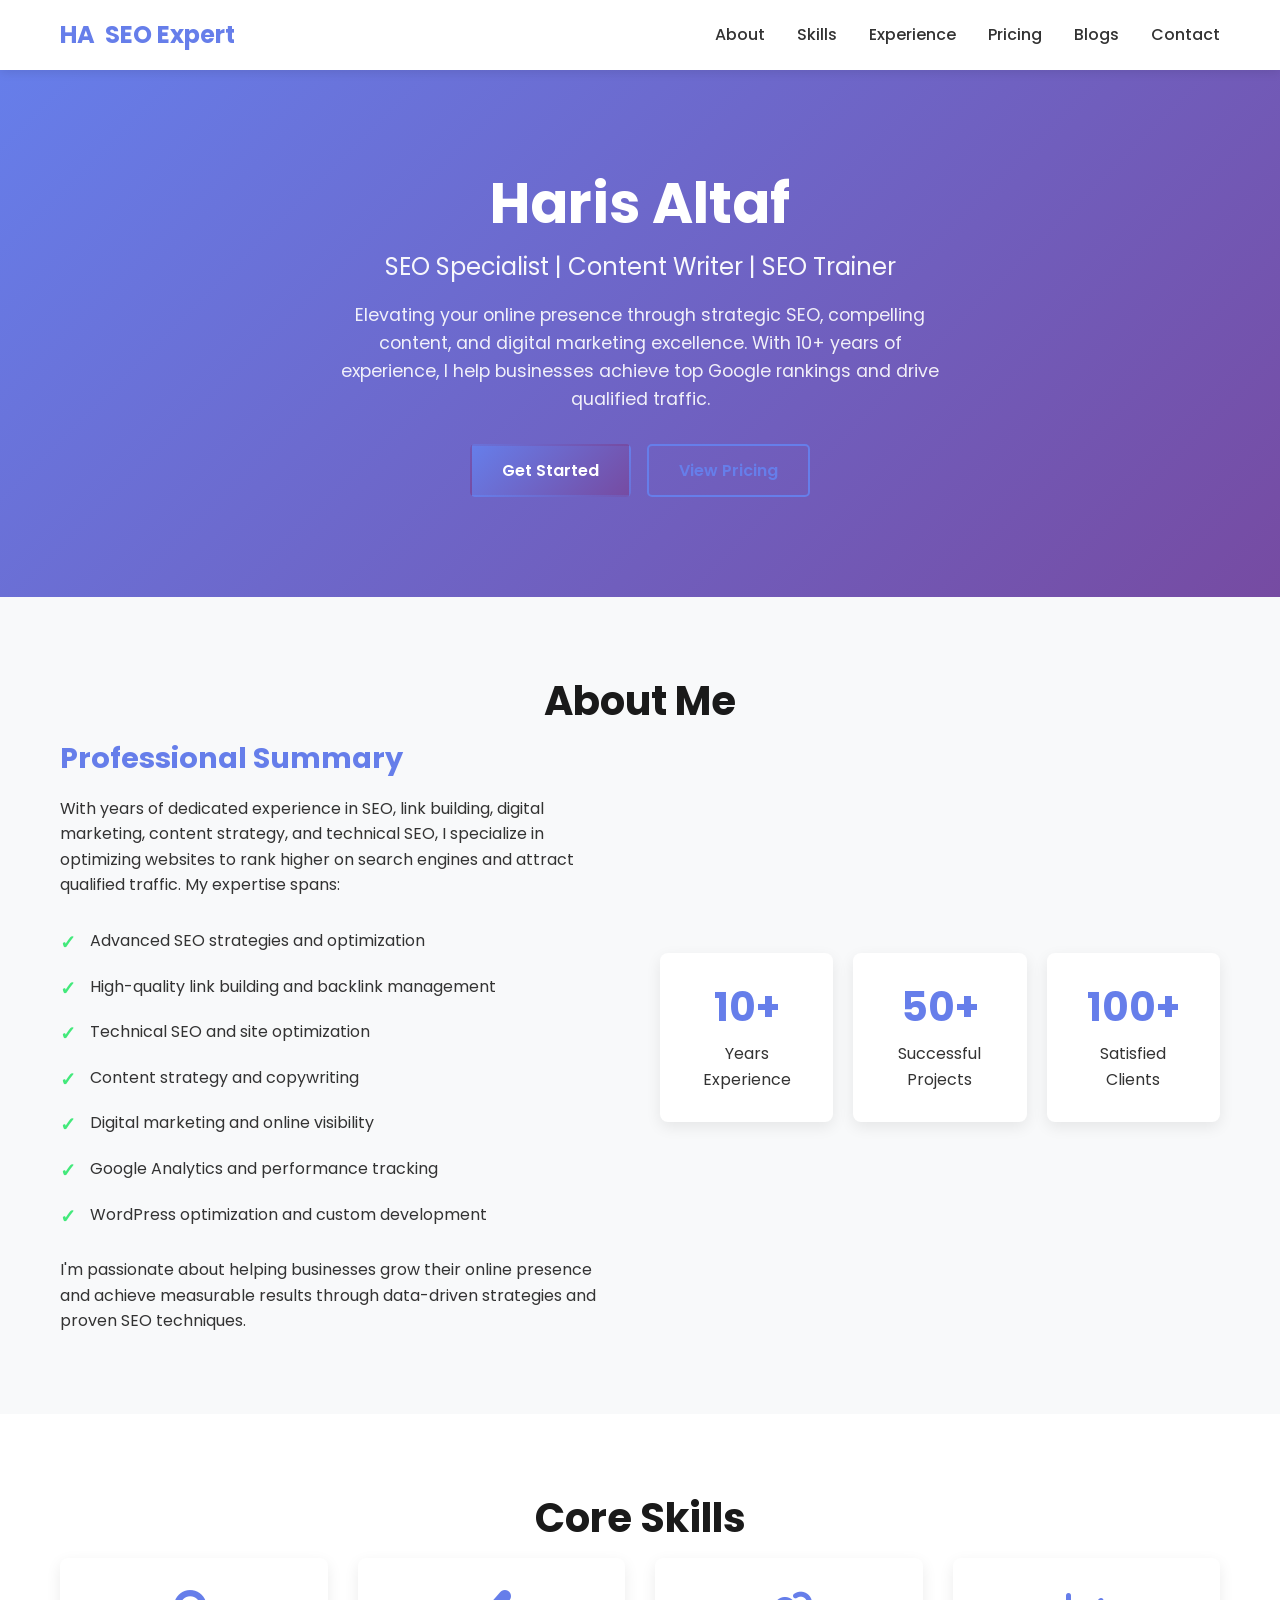
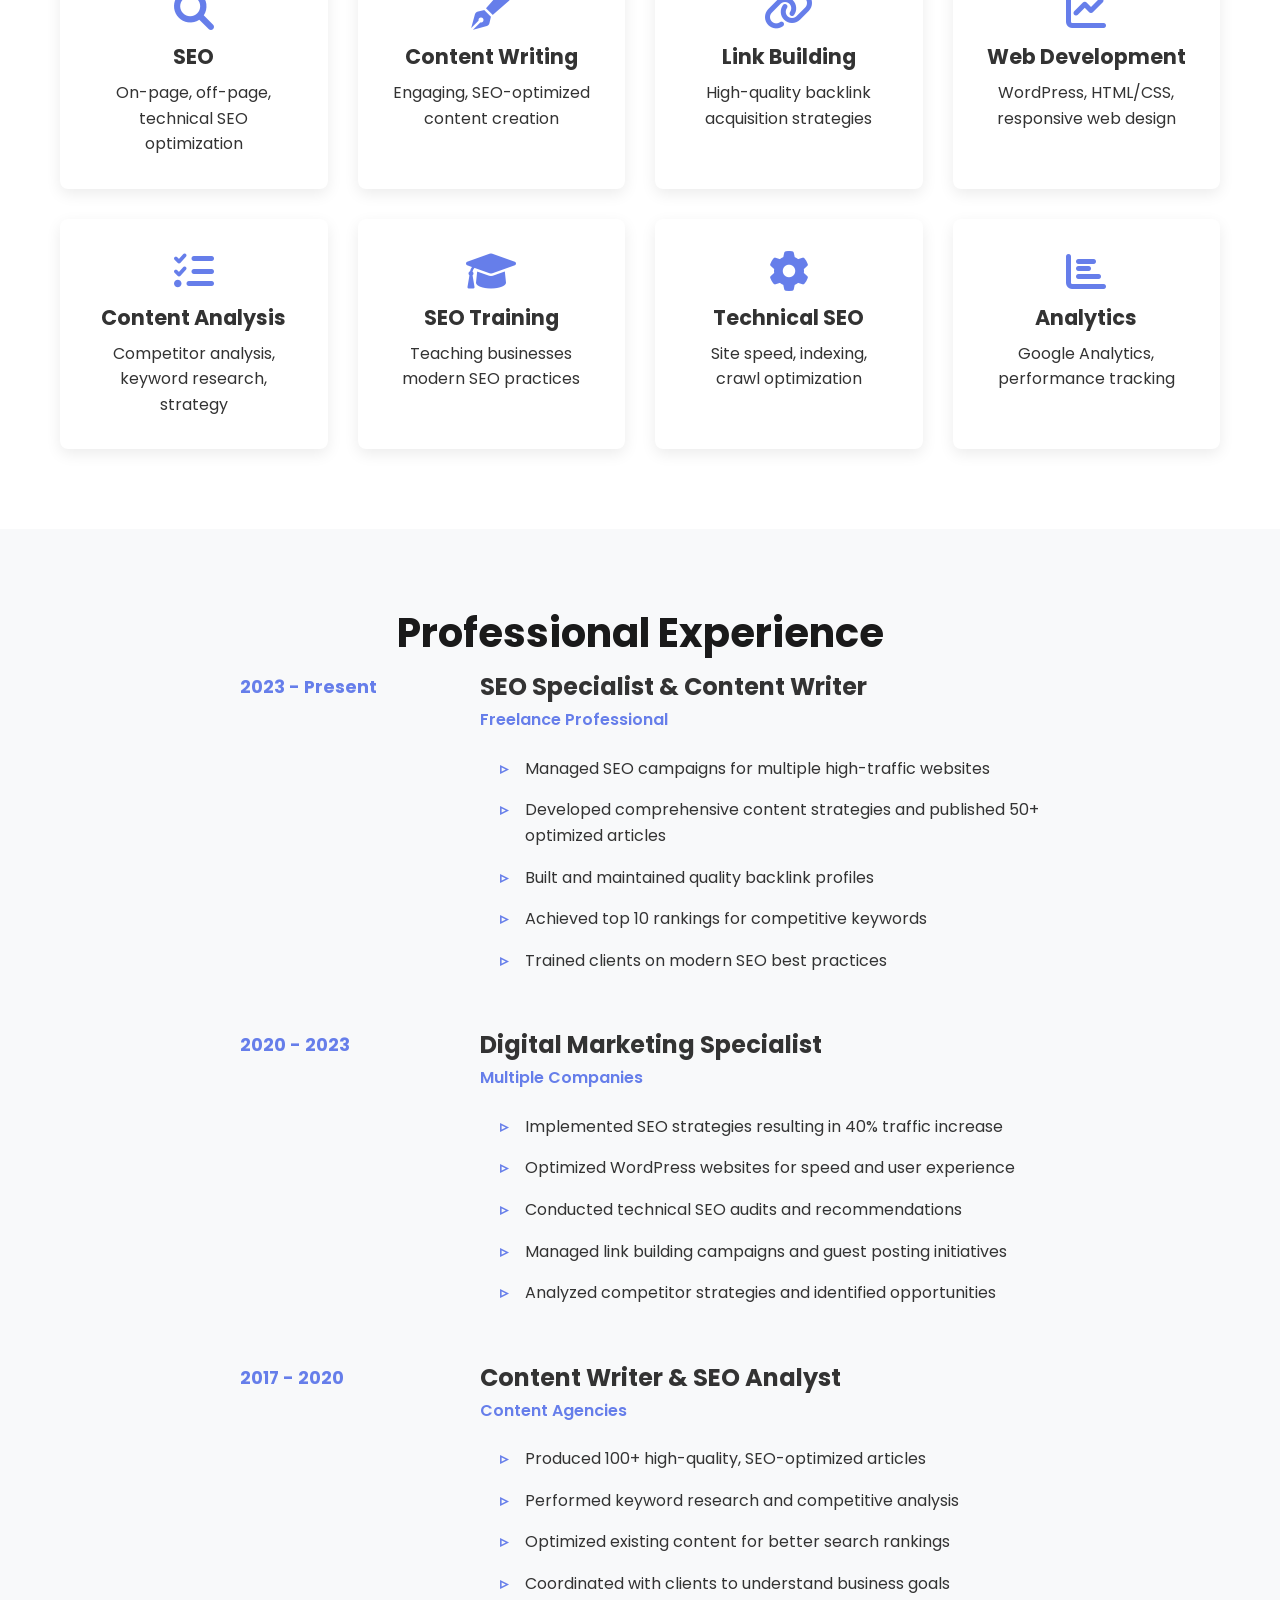
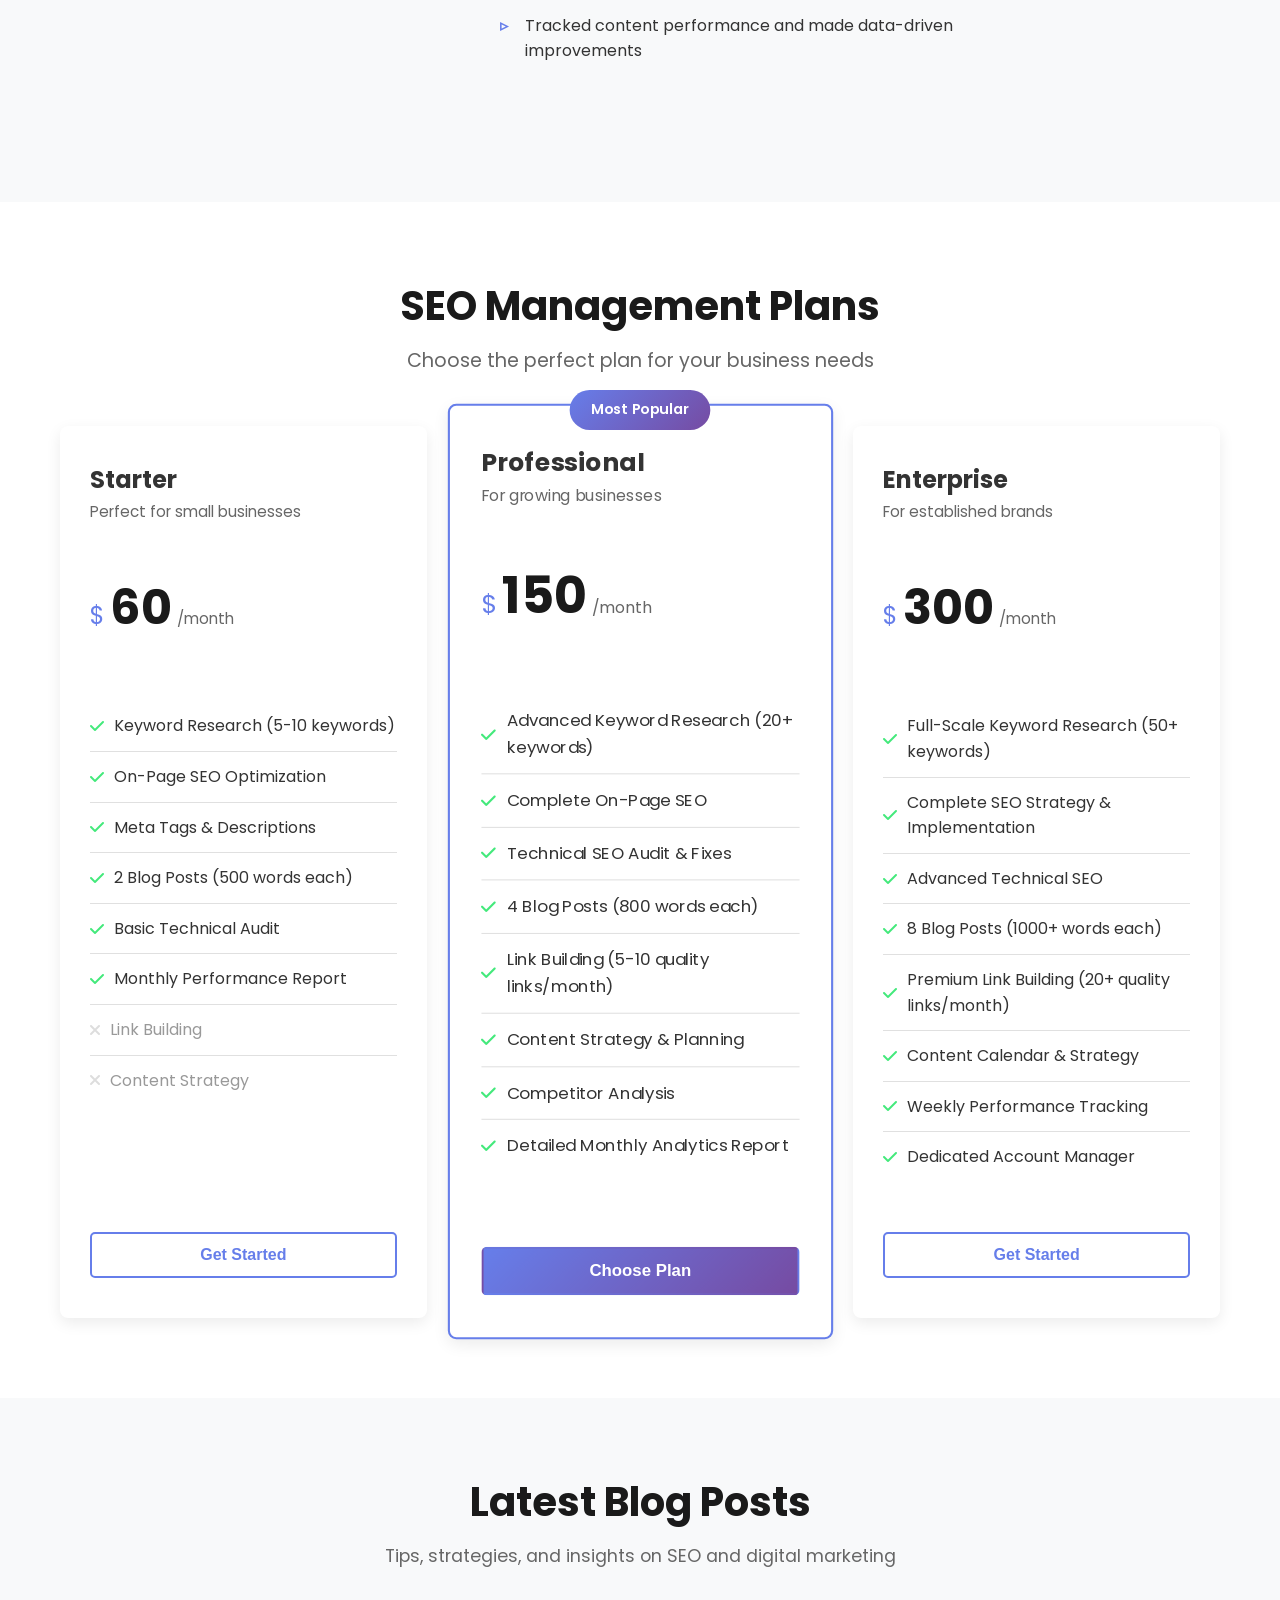
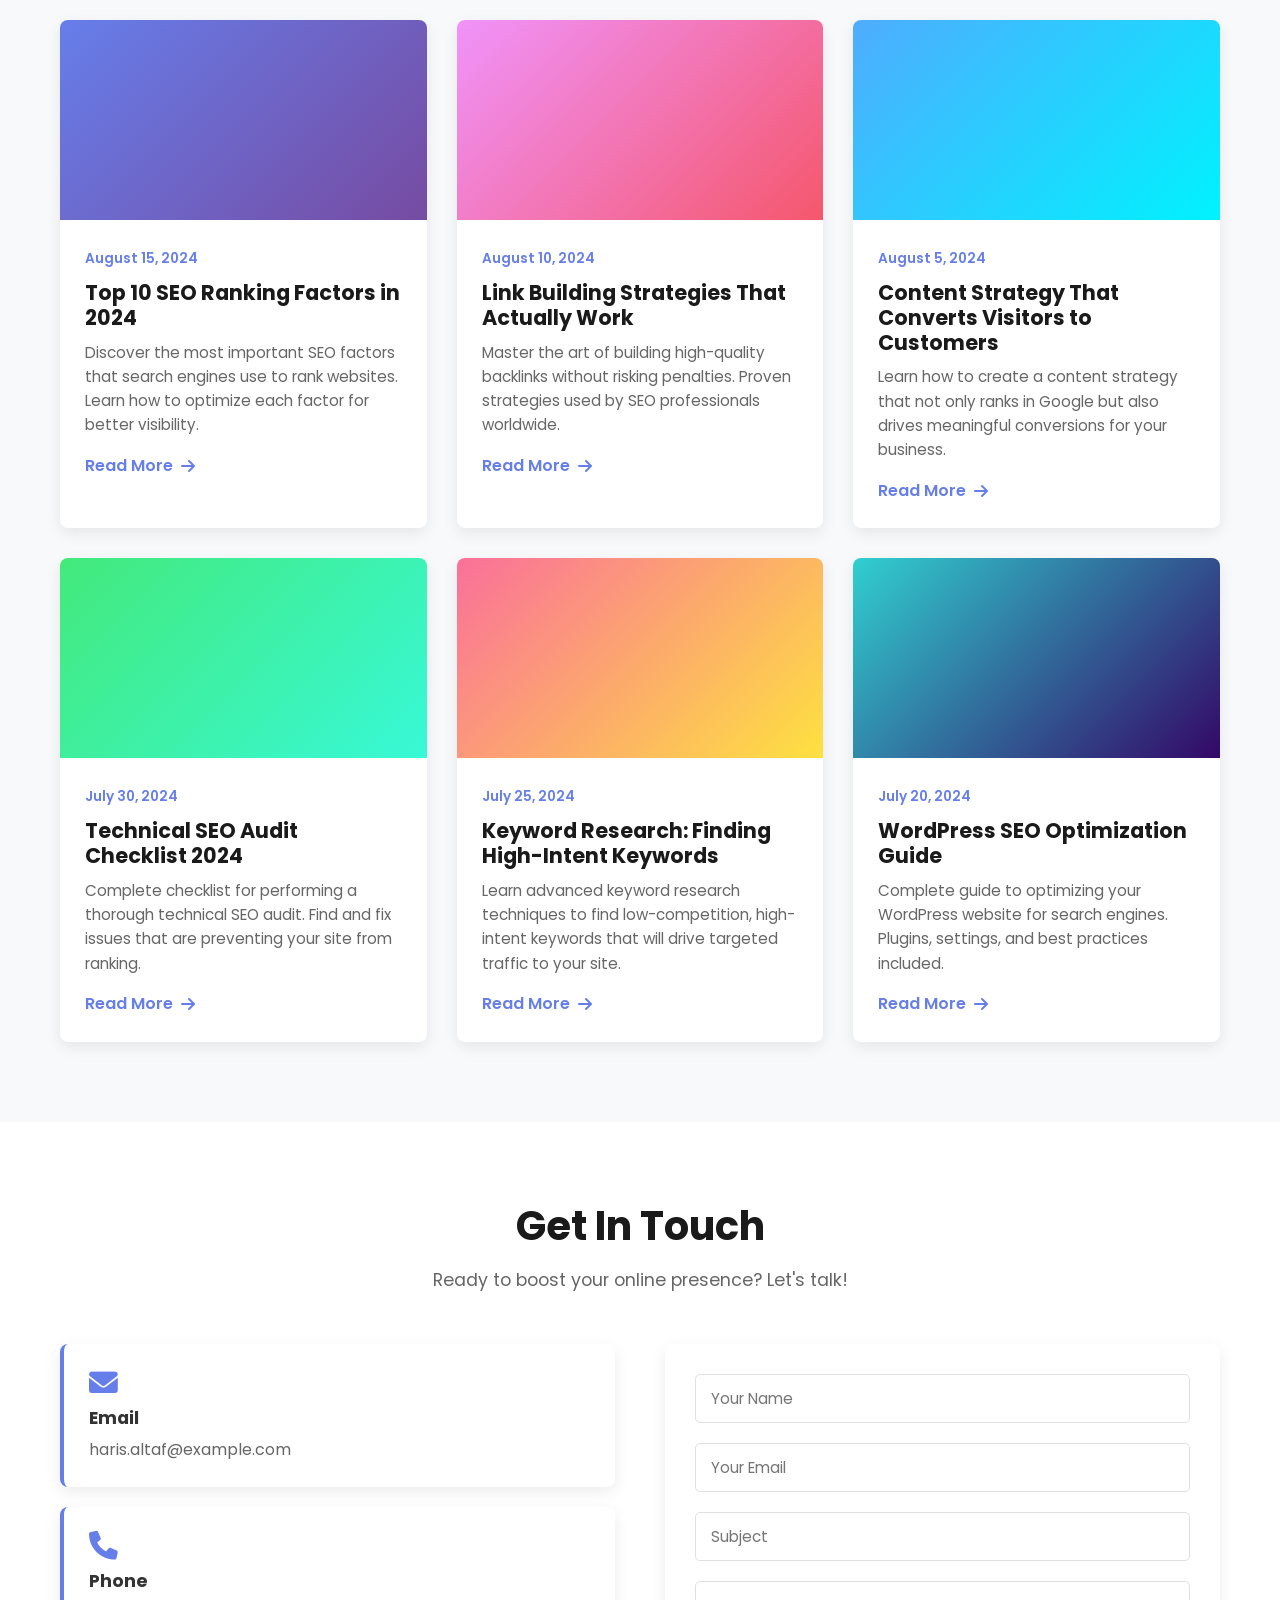
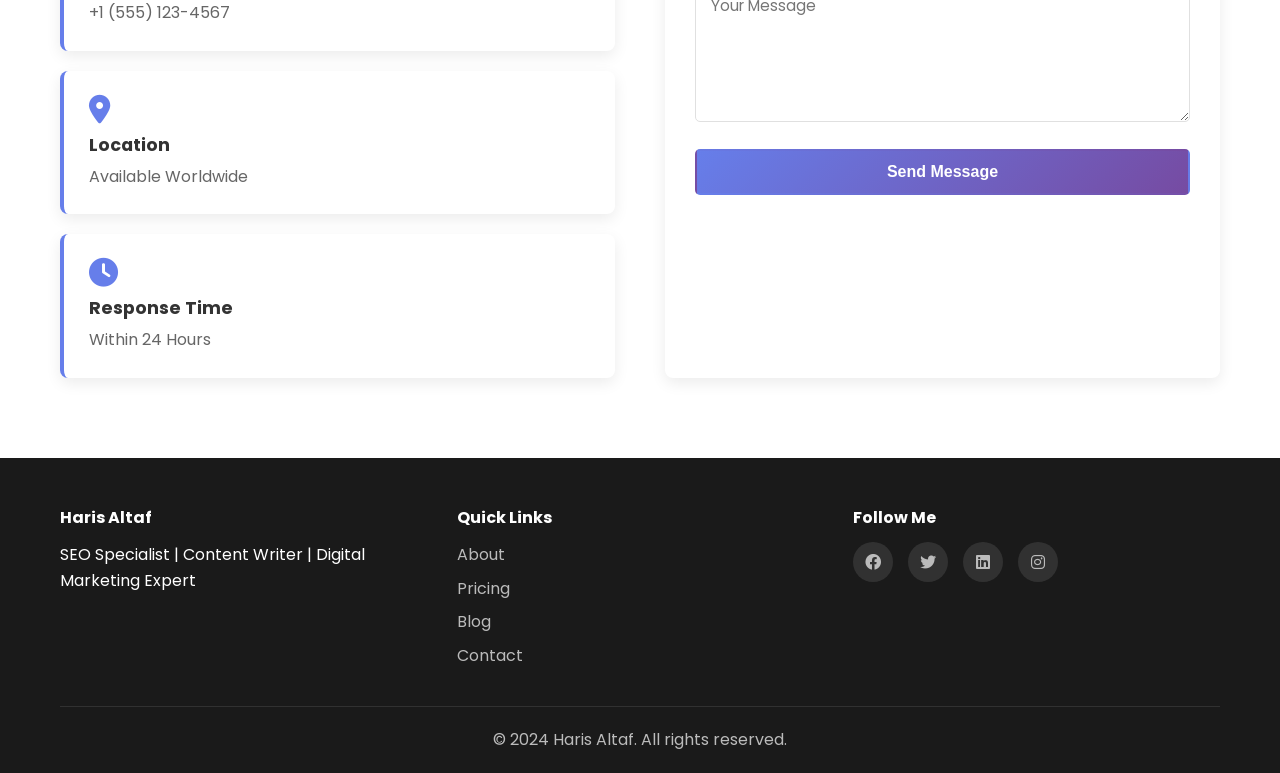
==== index.html @ 2ca29c01 "Update HTML with proper logo design and fixed text" ====
<!DOCTYPE html>
<html lang="en">
<head>
    <meta charset="UTF-8">
    <meta name="viewport" content="width=device-width, initial-scale=1.0">
    <title>Haris Altaf - SEO Specialist & Content Writer</title>
    <link rel="stylesheet" href="styles.css">
    <link rel="stylesheet" href="https://cdnjs.cloudflare.com/ajax/libs/font-awesome/6.0.0/css/all.min.css">
    <link href="https://fonts.googleapis.com/css2?family=Poppins:wght@300;400;600;700&display=swap" rel="stylesheet">
</head>
<body>
    <!-- Navigation -->
    <nav class="navbar">
        <div class="container">
            <div class="logo">
                <div class="logo-box">
                    <span class="logo-text">HA</span>
                </div>
                <span class="logo-name">SEO Expert</span>
            </div>
            <ul class="nav-menu">
                <li><a href="#about">About</a></li>
                <li><a href="#skills">Skills</a></li>
                <li><a href="#experience">Experience</a></li>
                <li><a href="#pricing">Pricing</a></li>
                <li><a href="#blogs">Blogs</a></li>
                <li><a href="#contact">Contact</a></li>
            </ul>
            <div class="hamburger">
                <span></span>
                <span></span>
                <span></span>
            </div>
        </div>
    </nav>

    <!-- Hero Section -->
    <header class="hero">
        <div class="container">
            <div class="hero-content">
                <h1>Haris Altaf</h1>
                <p class="hero-subtitle">SEO Specialist | Content Writer | SEO Trainer</p>
                <p class="hero-description">Elevating your online presence through strategic SEO, compelling content, and digital marketing excellence. With 10+ years of experience, I help businesses achieve top Google rankings and drive qualified traffic.</p>
                <div class="hero-buttons">
                    <a href="#contact" class="btn btn-primary">Get Started</a>
                    <a href="#pricing" class="btn btn-secondary">View Pricing</a>
                </div>
            </div>
        </div>
    </header>

    <!-- About Section -->
    <section id="about" class="about">
        <div class="container">
            <h2>About Me</h2>
            <div class="about-content">
                <div class="about-text">
                    <h3>Professional Summary</h3>
                    <p>With years of dedicated experience in SEO, link building, digital marketing, content strategy, and technical SEO, I specialize in optimizing websites to rank higher on search engines and attract qualified traffic. My expertise spans:</p>
                    <ul class="about-list">
                        <li>Advanced SEO strategies and optimization</li>
                        <li>High-quality link building and backlink management</li>
                        <li>Technical SEO and site optimization</li>
                        <li>Content strategy and copywriting</li>
                        <li>Digital marketing and online visibility</li>
                        <li>Google Analytics and performance tracking</li>
                        <li>WordPress optimization and custom development</li>
                    </ul>
                    <p style="margin-top: 20px;">I'm passionate about helping businesses grow their online presence and achieve measurable results through data-driven strategies and proven SEO techniques.</p>
                </div>
                <div class="about-stats">
                    <div class="stat">
                        <h4>10+</h4>
                        <p>Years Experience</p>
                    </div>
                    <div class="stat">
                        <h4>50+</h4>
                        <p>Successful Projects</p>
                    </div>
                    <div class="stat">
                        <h4>100+</h4>
                        <p>Satisfied Clients</p>
                    </div>
                </div>
            </div>
        </div>
    </section>

    <!-- Skills Section -->
    <section id="skills" class="skills">
        <div class="container">
            <h2>Core Skills</h2>
            <div class="skills-grid">
                <div class="skill-card">
                    <i class="fas fa-search"></i>
                    <h3>SEO</h3>
                    <p>On-page, off-page, technical SEO optimization</p>
                </div>
                <div class="skill-card">
                    <i class="fas fa-pen-fancy"></i>
                    <h3>Content Writing</h3>
                    <p>Engaging, SEO-optimized content creation</p>
                </div>
                <div class="skill-card">
                    <i class="fas fa-link"></i>
                    <h3>Link Building</h3>
                    <p>High-quality backlink acquisition strategies</p>
                </div>
                <div class="skill-card">
                    <i class="fas fa-chart-line"></i>
                    <h3>Web Development</h3>
                    <p>WordPress, HTML/CSS, responsive web design</p>
                </div>
                <div class="skill-card">
                    <i class="fas fa-tasks"></i>
                    <h3>Content Analysis</h3>
                    <p>Competitor analysis, keyword research, strategy</p>
                </div>
                <div class="skill-card">
                    <i class="fas fa-graduation-cap"></i>
                    <h3>SEO Training</h3>
                    <p>Teaching businesses modern SEO practices</p>
                </div>
                <div class="skill-card">
                    <i class="fas fa-cog"></i>
                    <h3>Technical SEO</h3>
                    <p>Site speed, indexing, crawl optimization</p>
                </div>
                <div class="skill-card">
                    <i class="fas fa-chart-bar"></i>
                    <h3>Analytics</h3>
                    <p>Google Analytics, performance tracking</p>
                </div>
            </div>
        </div>
    </section>

    <!-- Experience Section -->
    <section id="experience" class="experience">
        <div class="container">
            <h2>Professional Experience</h2>
            <div class="experience-timeline">
                <div class="experience-item">
                    <div class="experience-date">2023 - Present</div>
                    <div class="experience-content">
                        <h3>SEO Specialist & Content Writer</h3>
                        <p class="company">Freelance Professional</p>
                        <ul>
                            <li>Managed SEO campaigns for multiple high-traffic websites</li>
                            <li>Developed comprehensive content strategies and published 50+ optimized articles</li>
                            <li>Built and maintained quality backlink profiles</li>
                            <li>Achieved top 10 rankings for competitive keywords</li>
                            <li>Trained clients on modern SEO best practices</li>
                        </ul>
                    </div>
                </div>

                <div class="experience-item">
                    <div class="experience-date">2020 - 2023</div>
                    <div class="experience-content">
                        <h3>Digital Marketing Specialist</h3>
                        <p class="company">Multiple Companies</p>
                        <ul>
                            <li>Implemented SEO strategies resulting in 40% traffic increase</li>
                            <li>Optimized WordPress websites for speed and user experience</li>
                            <li>Conducted technical SEO audits and recommendations</li>
                            <li>Managed link building campaigns and guest posting initiatives</li>
                            <li>Analyzed competitor strategies and identified opportunities</li>
                        </ul>
                    </div>
                </div>

                <div class="experience-item">
                    <div class="experience-date">2017 - 2020</div>
                    <div class="experience-content">
                        <h3>Content Writer & SEO Analyst</h3>
                        <p class="company">Content Agencies</p>
                        <ul>
                            <li>Produced 100+ high-quality, SEO-optimized articles</li>
                            <li>Performed keyword research and competitive analysis</li>
                            <li>Optimized existing content for better search rankings</li>
                            <li>Coordinated with clients to understand business goals</li>
                            <li>Tracked content performance and made data-driven improvements</li>
                        </ul>
                    </div>
                </div>
            </div>
        </div>
    </section>

    <!-- Pricing Section -->
    <section id="pricing" class="pricing">
        <div class="container">
            <h2>SEO Management Plans</h2>
            <p class="pricing-intro">Choose the perfect plan for your business needs</p>
            <div class="pricing-grid">
                <!-- Starter Plan -->
                <div class="pricing-card">
                    <div class="plan-header">
                        <h3>Starter</h3>
                        <p class="plan-description">Perfect for small businesses</p>
                    </div>
                    <div class="price">
                        <span class="currency">$</span>
                        <span class="amount">60</span>
                        <span class="period">/month</span>
                    </div>
                    <ul class="features">
                        <li><i class="fas fa-check"></i> Keyword Research (5-10 keywords)</li>
                        <li><i class="fas fa-check"></i> On-Page SEO Optimization</li>
                        <li><i class="fas fa-check"></i> Meta Tags & Descriptions</li>
                        <li><i class="fas fa-check"></i> 2 Blog Posts (500 words each)</li>
                        <li><i class="fas fa-check"></i> Basic Technical Audit</li>
                        <li><i class="fas fa-check"></i> Monthly Performance Report</li>
                        <li class="unavailable"><i class="fas fa-times"></i> Link Building</li>
                        <li class="unavailable"><i class="fas fa-times"></i> Content Strategy</li>
                    </ul>
                    <button class="btn btn-outline">Get Started</button>
                </div>

                <!-- Professional Plan -->
                <div class="pricing-card featured">
                    <div class="badge">Most Popular</div>
                    <div class="plan-header">
                        <h3>Professional</h3>
                        <p class="plan-description">For growing businesses</p>
                    </div>
                    <div class="price">
                        <span class="currency">$</span>
                        <span class="amount">150</span>
                        <span class="period">/month</span>
                    </div>
                    <ul class="features">
                        <li><i class="fas fa-check"></i> Advanced Keyword Research (20+ keywords)</li>
                        <li><i class="fas fa-check"></i> Complete On-Page SEO</li>
                        <li><i class="fas fa-check"></i> Technical SEO Audit & Fixes</li>
                        <li><i class="fas fa-check"></i> 4 Blog Posts (800 words each)</li>
                        <li><i class="fas fa-check"></i> Link Building (5-10 quality links/month)</li>
                        <li><i class="fas fa-check"></i> Content Strategy & Planning</li>
                        <li><i class="fas fa-check"></i> Competitor Analysis</li>
                        <li><i class="fas fa-check"></i> Detailed Monthly Analytics Report</li>
                    </ul>
                    <button class="btn btn-primary">Choose Plan</button>
                </div>

                <!-- Enterprise Plan -->
                <div class="pricing-card">
                    <div class="plan-header">
                        <h3>Enterprise</h3>
                        <p class="plan-description">For established brands</p>
                    </div>
                    <div class="price">
                        <span class="currency">$</span>
                        <span class="amount">300</span>
                        <span class="period">/month</span>
                    </div>
                    <ul class="features">
                        <li><i class="fas fa-check"></i> Full-Scale Keyword Research (50+ keywords)</li>
                        <li><i class="fas fa-check"></i> Complete SEO Strategy & Implementation</li>
                        <li><i class="fas fa-check"></i> Advanced Technical SEO</li>
                        <li><i class="fas fa-check"></i> 8 Blog Posts (1000+ words each)</li>
                        <li><i class="fas fa-check"></i> Premium Link Building (20+ quality links/month)</li>
                        <li><i class="fas fa-check"></i> Content Calendar & Strategy</li>
                        <li><i class="fas fa-check"></i> Weekly Performance Tracking</li>
                        <li><i class="fas fa-check"></i> Dedicated Account Manager</li>
                    </ul>
                    <button class="btn btn-outline">Get Started</button>
                </div>
            </div>
        </div>
    </section>

    <!-- Blogs Section -->
    <section id="blogs" class="blogs">
        <div class="container">
            <h2>Latest Blog Posts</h2>
            <p class="section-intro">Tips, strategies, and insights on SEO and digital marketing</p>
            <div class="blogs-grid">
                <article class="blog-card">
                    <div class="blog-image" style="background: linear-gradient(135deg, #667eea 0%, #764ba2 100%);"></div>
                    <div class="blog-content">
                        <span class="blog-date">August 15, 2024</span>
                        <h3>Top 10 SEO Ranking Factors in 2024</h3>
                        <p>Discover the most important SEO factors that search engines use to rank websites. Learn how to optimize each factor for better visibility.</p>
                        <a href="#" class="read-more">Read More <i class="fas fa-arrow-right"></i></a>
                    </div>
                </article>

                <article class="blog-card">
                    <div class="blog-image" style="background: linear-gradient(135deg, #f093fb 0%, #f5576c 100%);"></div>
                    <div class="blog-content">
                        <span class="blog-date">August 10, 2024</span>
                        <h3>Link Building Strategies That Actually Work</h3>
                        <p>Master the art of building high-quality backlinks without risking penalties. Proven strategies used by SEO professionals worldwide.</p>
                        <a href="#" class="read-more">Read More <i class="fas fa-arrow-right"></i></a>
                    </div>
                </article>

                <article class="blog-card">
                    <div class="blog-image" style="background: linear-gradient(135deg, #4facfe 0%, #00f2fe 100%);"></div>
                    <div class="blog-content">
                        <span class="blog-date">August 5, 2024</span>
                        <h3>Content Strategy That Converts Visitors to Customers</h3>
                        <p>Learn how to create a content strategy that not only ranks in Google but also drives meaningful conversions for your business.</p>
                        <a href="#" class="read-more">Read More <i class="fas fa-arrow-right"></i></a>
                    </div>
                </article>

                <article class="blog-card">
                    <div class="blog-image" style="background: linear-gradient(135deg, #43e97b 0%, #38f9d7 100%);"></div>
                    <div class="blog-content">
                        <span class="blog-date">July 30, 2024</span>
                        <h3>Technical SEO Audit Checklist 2024</h3>
                        <p>Complete checklist for performing a thorough technical SEO audit. Find and fix issues that are preventing your site from ranking.</p>
                        <a href="#" class="read-more">Read More <i class="fas fa-arrow-right"></i></a>
                    </div>
                </article>

                <article class="blog-card">
                    <div class="blog-image" style="background: linear-gradient(135deg, #fa709a 0%, #fee140 100%);"></div>
                    <div class="blog-content">
                        <span class="blog-date">July 25, 2024</span>
                        <h3>Keyword Research: Finding High-Intent Keywords</h3>
                        <p>Learn advanced keyword research techniques to find low-competition, high-intent keywords that will drive targeted traffic to your site.</p>
                        <a href="#" class="read-more">Read More <i class="fas fa-arrow-right"></i></a>
                    </div>
                </article>

                <article class="blog-card">
                    <div class="blog-image" style="background: linear-gradient(135deg, #30cfd0 0%, #330867 100%);"></div>
                    <div class="blog-content">
                        <span class="blog-date">July 20, 2024</span>
                        <h3>WordPress SEO Optimization Guide</h3>
                        <p>Complete guide to optimizing your WordPress website for search engines. Plugins, settings, and best practices included.</p>
                        <a href="#" class="read-more">Read More <i class="fas fa-arrow-right"></i></a>
                    </div>
                </article>
            </div>
        </div>
    </section>

    <!-- Contact Section -->
    <section id="contact" class="contact">
        <div class="container">
            <h2>Get In Touch</h2>
            <p class="section-intro">Ready to boost your online presence? Let's talk!</p>
            <div class="contact-content">
                <div class="contact-info">
                    <div class="info-card">
                        <i class="fas fa-envelope"></i>
                        <h3>Email</h3>
                        <p>haris.altaf@example.com</p>
                    </div>
                    <div class="info-card">
                        <i class="fas fa-phone"></i>
                        <h3>Phone</h3>
                        <p>+1 (555) 123-4567</p>
                    </div>
                    <div class="info-card">
                        <i class="fas fa-map-marker-alt"></i>
                        <h3>Location</h3>
                        <p>Available Worldwide</p>
                    </div>
                    <div class="info-card">
                        <i class="fas fa-clock"></i>
                        <h3>Response Time</h3>
                        <p>Within 24 Hours</p>
                    </div>
                </div>
                <form class="contact-form" id="contactForm">
                    <div class="form-group">
                        <input type="text" placeholder="Your Name" required>
                    </div>
                    <div class="form-group">
                        <input type="email" placeholder="Your Email" required>
                    </div>
                    <div class="form-group">
                        <input type="text" placeholder="Subject">
                    </div>
                    <div class="form-group">
                        <textarea placeholder="Your Message" rows="5" required></textarea>
                    </div>
                    <button type="submit" class="btn btn-primary btn-full">Send Message</button>
                </form>
            </div>
        </div>
    </section>

    <!-- Footer -->
    <footer class="footer">
        <div class="container">
            <div class="footer-content">
                <div class="footer-section">
                    <h4>Haris Altaf</h4>
                    <p>SEO Specialist | Content Writer | Digital Marketing Expert</p>
                </div>
                <div class="footer-section">
                    <h4>Quick Links</h4>
                    <ul>
                        <li><a href="#about">About</a></li>
                        <li><a href="#pricing">Pricing</a></li>
                        <li><a href="#blogs">Blog</a></li>
                        <li><a href="#contact">Contact</a></li>
                    </ul>
                </div>
                <div class="footer-section">
                    <h4>Follow Me</h4>
                    <div class="social-links">
                        <a href="#" target="_blank"><i class="fab fa-facebook"></i></a>
                        <a href="#" target="_blank"><i class="fab fa-twitter"></i></a>
                        <a href="#" target="_blank"><i class="fab fa-linkedin"></i></a>
                        <a href="#" target="_blank"><i class="fab fa-instagram"></i></a>
                    </div>
                </div>
            </div>
            <div class="footer-bottom">
                <p>&copy; 2024 Haris Altaf. All rights reserved.</p>
            </div>
        </div>
    </footer>

    <script src="script.js"></script>
</body>
</html>
---- styles.css ----
* {
    margin: 0;
    padding: 0;
    box-sizing: border-box;
}

:root {
    --primary-color: #667eea;
    --secondary-color: #764ba2;
    --accent-color: #f5576c;
    --dark-color: #1a1a1a;
    --light-color: #f8f9fa;
    --text-color: #333;
    --border-color: #e0e0e0;
    --success-color: #43e97b;
}

html {
    scroll-behavior: smooth;
}

body {
    font-family: 'Poppins', sans-serif;
    color: var(--text-color);
    line-height: 1.6;
}

.container {
    max-width: 1200px;
    margin: 0 auto;
    padding: 0 20px;
}

/* Typography */
h1, h2, h3, h4, h5, h6 {
    font-weight: 700;
    line-height: 1.2;
}

h2 {
    font-size: 2.5rem;
    margin-bottom: 1rem;
    text-align: center;
    color: var(--dark-color);
}

p {
    font-size: 1rem;
}

/* Buttons */
.btn {
    padding: 12px 30px;
    border: 2px solid transparent;
    border-radius: 5px;
    font-weight: 600;
    cursor: pointer;
    text-decoration: none;
    display: inline-block;
    transition: all 0.3s ease;
    font-size: 1rem;
}

.btn-primary {
    background: linear-gradient(135deg, var(--primary-color), var(--secondary-color));
    color: white;
}

.btn-primary:hover {
    transform: translateY(-3px);
    box-shadow: 0 10px 25px rgba(102, 126, 234, 0.4);
}

.btn-secondary {
    background: transparent;
    color: var(--primary-color);
    border-color: var(--primary-color);
}

.btn-secondary:hover {
    background: var(--primary-color);
    color: white;
}

.btn-outline {
    background: transparent;
    color: var(--primary-color);
    border-color: var(--primary-color);
    border-radius: 5px;
}

.btn-outline:hover {
    background: var(--primary-color);
    color: white;
}

.btn-full {
    width: 100%;
}

/* Navigation */
.navbar {
    position: sticky;
    top: 0;
    background: white;
    box-shadow: 0 2px 10px rgba(0, 0, 0, 0.1);
    z-index: 1000;
}

.navbar .container {
    display: flex;
    justify-content: space-between;
    align-items: center;
    padding: 1rem 20px;
}

.logo {
    font-size: 1.5rem;
    font-weight: 700;
    color: var(--primary-color);
    display: flex;
    align-items: center;
    gap: 10px;
}

.nav-menu {
    display: flex;
    list-style: none;
    gap: 2rem;
}

.nav-menu a {
    text-decoration: none;
    color: var(--text-color);
    font-weight: 500;
    transition: color 0.3s ease;
}

.nav-menu a:hover {
    color: var(--primary-color);
}

.hamburger {
    display: none;
    flex-direction: column;
    cursor: pointer;
}

.hamburger span {
    width: 25px;
    height: 3px;
    background: var(--text-color);
    margin: 5px 0;
    transition: all 0.3s ease;
}

/* Hero Section */
.hero {
    background: linear-gradient(135deg, var(--primary-color), var(--secondary-color));
    color: white;
    padding: 100px 20px;
    text-align: center;
}

.hero-content h1 {
    font-size: 3.5rem;
    margin-bottom: 10px;
}

.hero-subtitle {
    font-size: 1.5rem;
    margin-bottom: 15px;
    opacity: 0.95;
}

.hero-description {
    font-size: 1.1rem;
    margin-bottom: 30px;
    opacity: 0.9;
    max-width: 600px;
    margin-left: auto;
    margin-right: auto;
}

.hero-buttons {
    display: flex;
    gap: 1rem;
    justify-content: center;
    flex-wrap: wrap;
}

/* About Section */
.about {
    padding: 80px 20px;
    background: var(--light-color);
}

.about-content {
    display: grid;
    grid-template-columns: 1fr 1fr;
    gap: 40px;
    align-items: center;
}

.about-text h3 {
    font-size: 1.8rem;
    margin-bottom: 20px;
    color: var(--primary-color);
}

.about-list {
    list-style: none;
    margin: 20px 0;
}

.about-list li {
    padding: 10px 0;
    padding-left: 30px;
    position: relative;
}

.about-list li:before {
    content: "✓";
    position: absolute;
    left: 0;
    color: var(--success-color);
    font-weight: bold;
    font-size: 1.2rem;
}

.about-stats {
    display: grid;
    grid-template-columns: repeat(3, 1fr);
    gap: 20px;
}

.stat {
    background: white;
    padding: 30px;
    text-align: center;
    border-radius: 8px;
    box-shadow: 0 5px 15px rgba(0, 0, 0, 0.08);
}

.stat h4 {
    font-size: 2.5rem;
    color: var(--primary-color);
    margin-bottom: 10px;
}

/* Skills Section */
.skills {
    padding: 80px 20px;
}

.skills-grid {
    display: grid;
    grid-template-columns: repeat(auto-fit, minmax(250px, 1fr));
    gap: 30px;
}

.skill-card {
    background: white;
    padding: 30px;
    border-radius: 8px;
    text-align: center;
    box-shadow: 0 5px 15px rgba(0, 0, 0, 0.08);
    transition: transform 0.3s ease, box-shadow 0.3s ease;
    border: 2px solid transparent;
}

.skill-card:hover {
    transform: translateY(-10px);
    box-shadow: 0 15px 30px rgba(102, 126, 234, 0.2);
    border-color: var(--primary-color);
}

.skill-card i {
    font-size: 2.5rem;
    color: var(--primary-color);
    margin-bottom: 15px;
}

.skill-card h3 {
    font-size: 1.3rem;
    margin-bottom: 10px;
}

/* Experience Section */
.experience {
    padding: 80px 20px;
    background: var(--light-color);
}

.experience-timeline {
    max-width: 800px;
    margin: 0 auto;
}

.experience-item {
    display: grid;
    grid-template-columns: 200px 1fr;
    gap: 40px;
    margin-bottom: 50px;
    position: relative;
}

.experience-date {
    font-weight: 700;
    color: var(--primary-color);
    font-size: 1.1rem;
}

.experience-content h3 {
    font-size: 1.5rem;
    margin-bottom: 5px;
}

.company {
    color: var(--primary-color);
    font-weight: 600;
    margin-bottom: 15px;
}

.experience-content ul {
    list-style: none;
    padding-left: 20px;
}

.experience-content ul li {
    padding: 8px 0;
    position: relative;
    padding-left: 25px;
}

.experience-content ul li:before {
    content: "▹";
    position: absolute;
    left: 0;
    color: var(--primary-color);
    font-weight: bold;
}

/* Pricing Section */
.pricing {
    padding: 80px 20px;
}

.pricing-intro {
    text-align: center;
    font-size: 1.2rem;
    color: #666;
    margin-bottom: 50px;
}

.pricing-grid {
    display: grid;
    grid-template-columns: repeat(auto-fit, minmax(300px, 1fr));
    gap: 30px;
}

.pricing-card {
    background: white;
    border-radius: 8px;
    padding: 40px 30px;
    box-shadow: 0 5px 15px rgba(0, 0, 0, 0.08);
    transition: transform 0.3s ease, box-shadow 0.3s ease;
    position: relative;
    display: flex;
    flex-direction: column;
}

.pricing-card:hover {
    transform: translateY(-10px);
    box-shadow: 0 15px 30px rgba(102, 126, 234, 0.3);
}

.pricing-card.featured {
    border: 2px solid var(--primary-color);
    transform: scale(1.05);
}

.badge {
    position: absolute;
    top: -15px;
    left: 50%;
    transform: translateX(-50%);
    background: linear-gradient(135deg, var(--primary-color), var(--secondary-color));
    color: white;
    padding: 8px 20px;
    border-radius: 25px;
    font-weight: 600;
    font-size: 0.85rem;
}

.plan-header {
    margin-bottom: 20px;
}

.plan-header h3 {
    font-size: 1.5rem;
    margin-bottom: 5px;
}

.plan-description {
    color: #666;
    font-size: 0.95rem;
}

.price {
    display: flex;
    align-items: baseline;
    gap: 5px;
    margin: 25px 0;
}

.currency {
    font-size: 1.5rem;
    color: var(--primary-color);
}

.amount {
    font-size: 3rem;
    font-weight: 700;
    color: var(--dark-color);
}

.period {
    color: #666;
    font-size: 0.95rem;
}

.features {
    list-style: none;
    margin: 30px 0;
    flex-grow: 1;
}

.features li {
    padding: 12px 0;
    border-bottom: 1px solid var(--border-color);
    display: flex;
    align-items: center;
    gap: 10px;
}

.features li:last-child {
    border-bottom: none;
}

.features i {
    color: var(--success-color);
}

.features li.unavailable {
    color: #999;
}

.features li.unavailable i {
    color: #ddd;
}

.pricing-card .btn {
    margin-top: 20px;
}

/* Blogs Section */
.blogs {
    padding: 80px 20px;
    background: var(--light-color);
}

.section-intro {
    text-align: center;
    font-size: 1.1rem;
    color: #666;
    margin-bottom: 50px;
}

.blogs-grid {
    display: grid;
    grid-template-columns: repeat(auto-fit, minmax(300px, 1fr));
    gap: 30px;
}

.blog-card {
    background: white;
    border-radius: 8px;
    overflow: hidden;
    box-shadow: 0 5px 15px rgba(0, 0, 0, 0.08);
    transition: transform 0.3s ease, box-shadow 0.3s ease;
}

.blog-card:hover {
    transform: translateY(-10px);
    box-shadow: 0 15px 30px rgba(102, 126, 234, 0.2);
}

.blog-image {
    width: 100%;
    height: 200px;
}

.blog-content {
    padding: 25px;
}

.blog-date {
    color: var(--primary-color);
    font-size: 0.85rem;
    font-weight: 600;
}

.blog-card h3 {
    font-size: 1.3rem;
    margin: 10px 0;
    color: var(--dark-color);
}

.blog-card p {
    color: #666;
    font-size: 0.95rem;
    margin-bottom: 15px;
}

.read-more {
    color: var(--primary-color);
    text-decoration: none;
    font-weight: 600;
    display: flex;
    align-items: center;
    gap: 8px;
    transition: gap 0.3s ease;
}

.read-more:hover {
    gap: 12px;
}

/* Contact Section */
.contact {
    padding: 80px 20px;
}

.contact-content {
    display: grid;
    grid-template-columns: 1fr 1fr;
    gap: 50px;
    margin-top: 50px;
}

.contact-info {
    display: grid;
    grid-template-columns: 1fr;
    gap: 20px;
}

.info-card {
    background: white;
    padding: 25px;
    border-radius: 8px;
    border-left: 4px solid var(--primary-color);
    box-shadow: 0 5px 15px rgba(0, 0, 0, 0.08);
}

.info-card i {
    font-size: 1.8rem;
    color: var(--primary-color);
    margin-bottom: 10px;
}

.info-card h3 {
    margin-bottom: 8px;
    font-size: 1.1rem;
}

.info-card p {
    color: #666;
}

.contact-form {
    background: white;
    padding: 30px;
    border-radius: 8px;
    box-shadow: 0 5px 15px rgba(0, 0, 0, 0.08);
}

.form-group {
    margin-bottom: 20px;
}

.form-group input,
.form-group textarea {
    width: 100%;
    padding: 12px 15px;
    border: 1px solid var(--border-color);
    border-radius: 5px;
    font-family: 'Poppins', sans-serif;
    font-size: 0.95rem;
    transition: border-color 0.3s ease;
}

.form-group input:focus,
.form-group textarea:focus {
    outline: none;
    border-color: var(--primary-color);
    box-shadow: 0 0 0 3px rgba(102, 126, 234, 0.1);
}

/* Footer */
.footer {
    background: var(--dark-color);
    color: white;
    padding: 50px 20px 20px;
}

.footer-content {
    display: grid;
    grid-template-columns: repeat(auto-fit, minmax(250px, 1fr));
    gap: 30px;
    margin-bottom: 30px;
}

.footer-section h4 {
    margin-bottom: 15px;
}

.footer-section ul {
    list-style: none;
}

.footer-section ul li {
    margin-bottom: 8px;
}

.footer-section a {
    color: #bbb;
    text-decoration: none;
    transition: color 0.3s ease;
}

.footer-section a:hover {
    color: var(--primary-color);
}

.social-links {
    display: flex;
    gap: 15px;
}

.social-links a {
    width: 40px;
    height: 40px;
    border-radius: 50%;
    background: rgba(255, 255, 255, 0.1);
    display: flex;
    align-items: center;
    justify-content: center;
    transition: background 0.3s ease;
}

.social-links a:hover {
    background: var(--primary-color);
}

.footer-bottom {
    text-align: center;
    padding-top: 20px;
    border-top: 1px solid rgba(255, 255, 255, 0.1);
    color: #bbb;
}

/* Section spacing */
section {
    scroll-margin-top: 60px;
}

/* Responsive Design */
@media (max-width: 768px) {
    .hero-content h1 {
        font-size: 2.5rem;
    }

    .hero-subtitle {
        font-size: 1.2rem;
    }

    .hero-description {
        font-size: 1rem;
    }

    h2 {
        font-size: 2rem;
    }

    .nav-menu {
        display: none;
        position: absolute;
        top: 70px;
        left: 0;
        width: 100%;
        background: white;
        flex-direction: column;
        gap: 0;
        padding: 20px;
        box-shadow: 0 5px 10px rgba(0, 0, 0, 0.1);
    }

    .nav-menu.active {
        display: flex;
    }

    .nav-menu li {
        padding: 10px 0;
        border-bottom: 1px solid var(--border-color);
    }

    .hamburger {
        display: flex;
    }

    .hamburger.active span:nth-child(1) {
        transform: rotate(45deg) translate(10px, 10px);
    }

    .hamburger.active span:nth-child(2) {
        opacity: 0;
    }

    .hamburger.active span:nth-child(3) {
        transform: rotate(-45deg) translate(7px, -7px);
    }

    .about-content {
        grid-template-columns: 1fr;
    }

    .about-stats {
        grid-template-columns: 1fr;
    }

    .experience-item {
        grid-template-columns: 1fr;
        gap: 15px;
    }

    .pricing-card.featured {
        transform: scale(1);
    }

    .contact-content {
        grid-template-columns: 1fr;
        gap: 30px;
    }

    .footer-content {
        grid-template-columns: 1fr;
    }

    .hero-buttons {
        flex-direction: column;
    }

    .btn {
        width: 100%;
        text-align: center;
    }

    .skills-grid {
        grid-template-columns: 1fr;
    }

    .pricing-grid {
        grid-template-columns: 1fr;
    }

    .blogs-grid {
        grid-template-columns: 1fr;
    }
}

@media (max-width: 480px) {
    .hero-content h1 {
        font-size: 2rem;
    }

    .hero-subtitle {
        font-size: 1rem;
    }

    h2 {
        font-size: 1.5rem;
    }

    .navbar .container {
        padding: 0.8rem 15px;
    }

    .logo {
        font-size: 1.2rem;
    }

    .price {
        margin: 15px 0;
    }

    .amount {
        font-size: 2.5rem;
    }

    .hero {
        padding: 60px 15px;
    }

    section {
        padding: 50px 15px !important;
    }
}
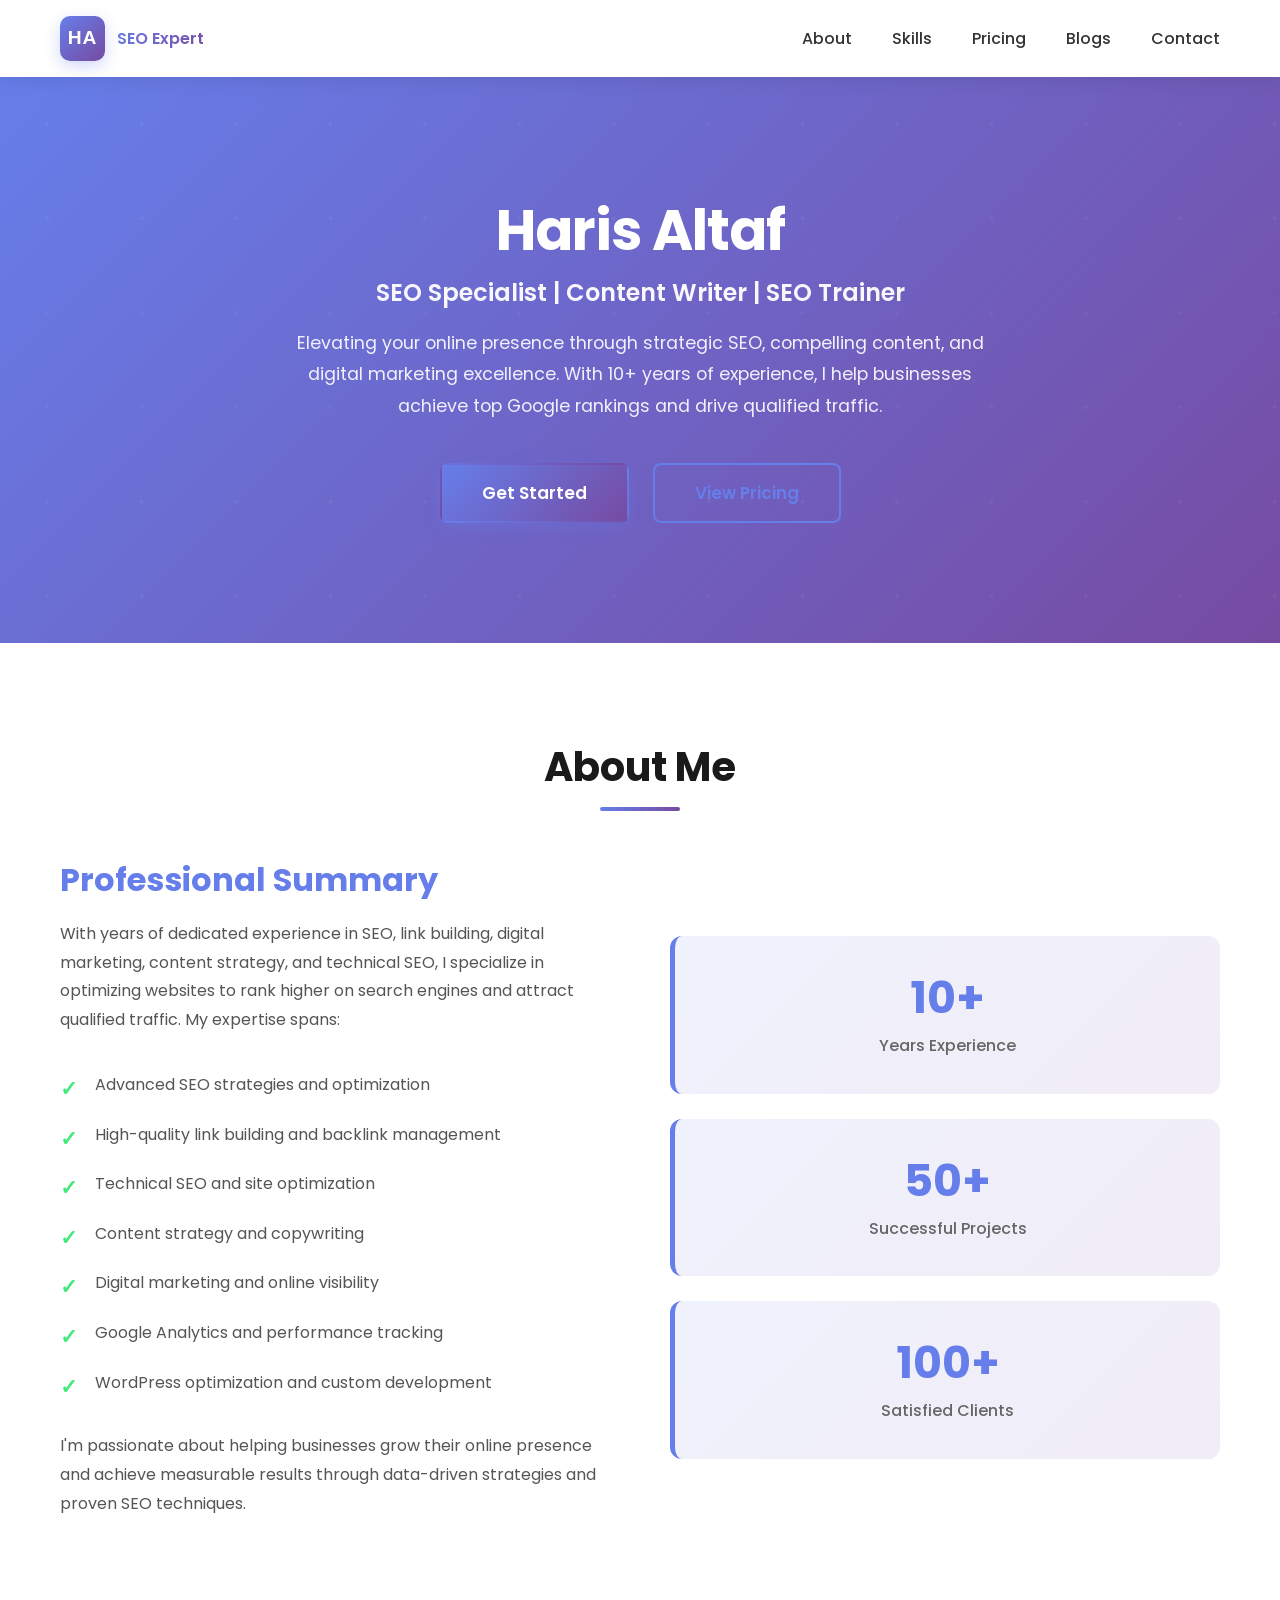
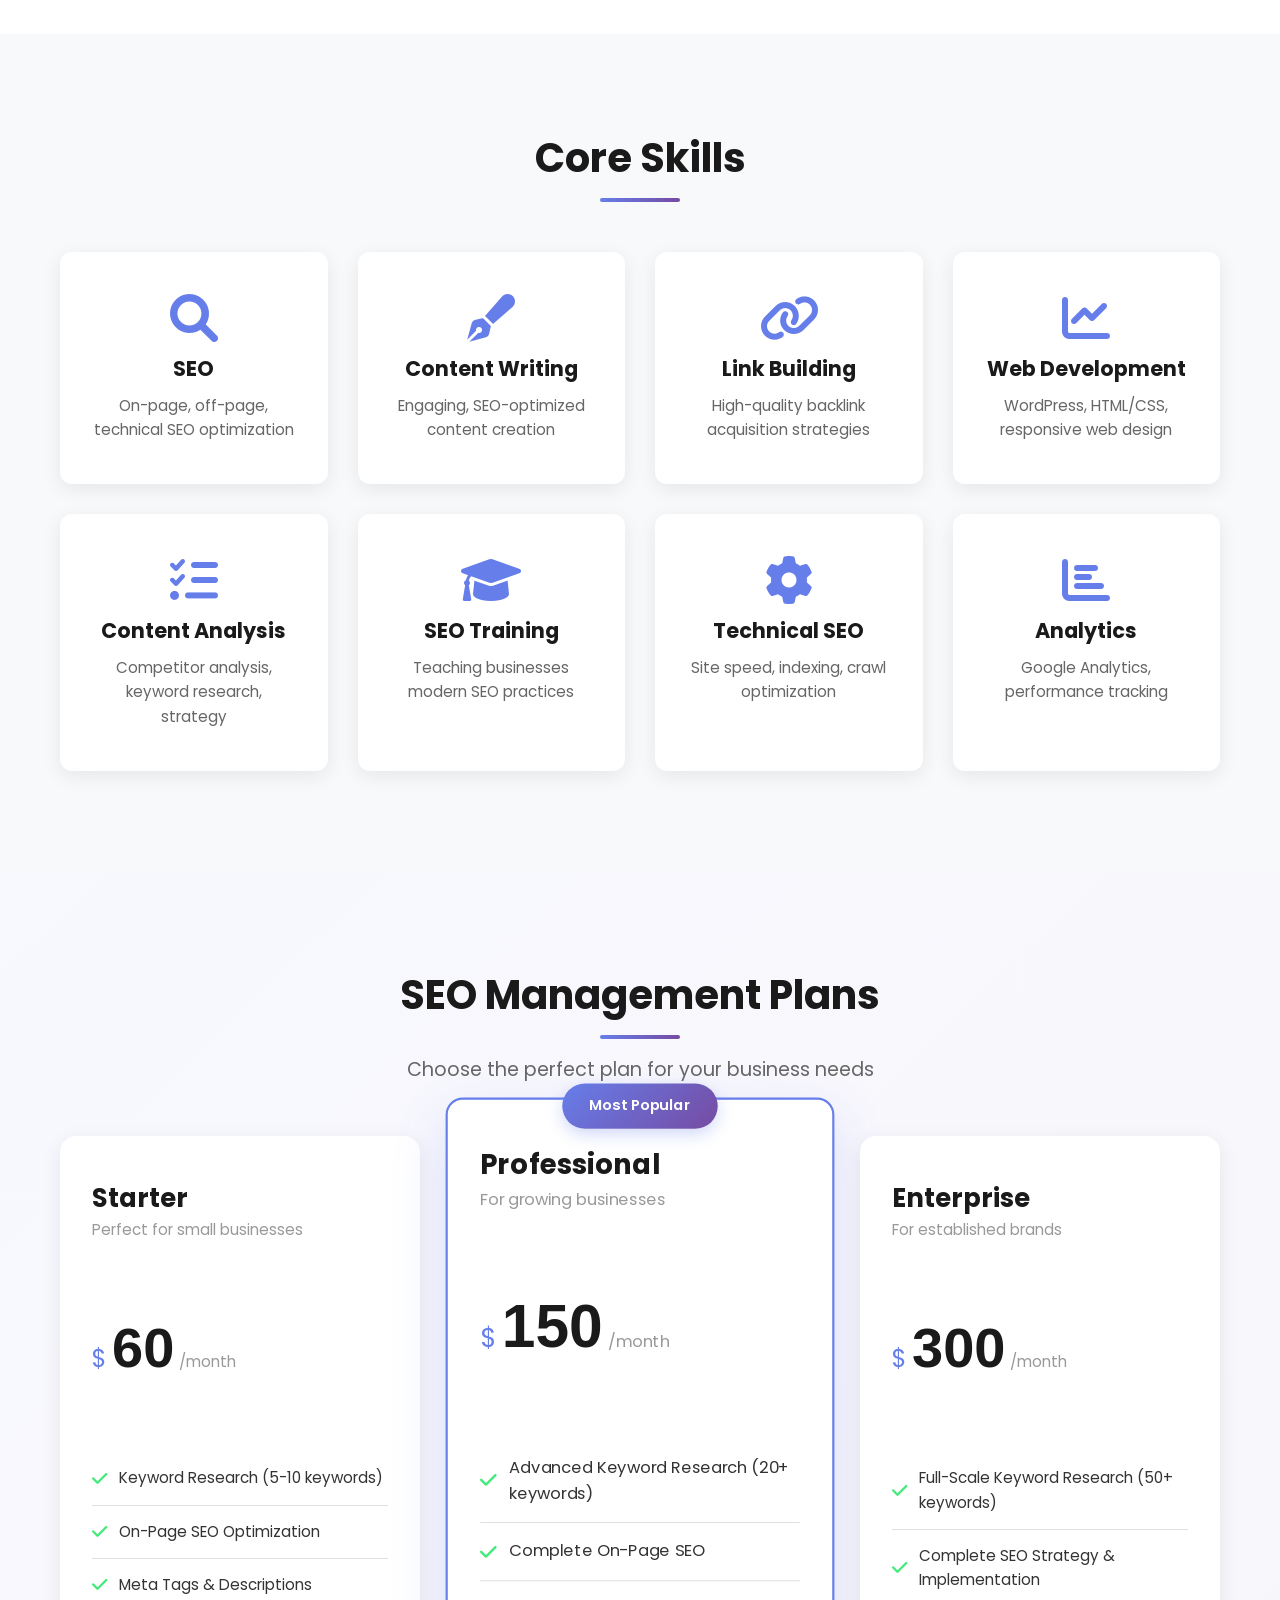
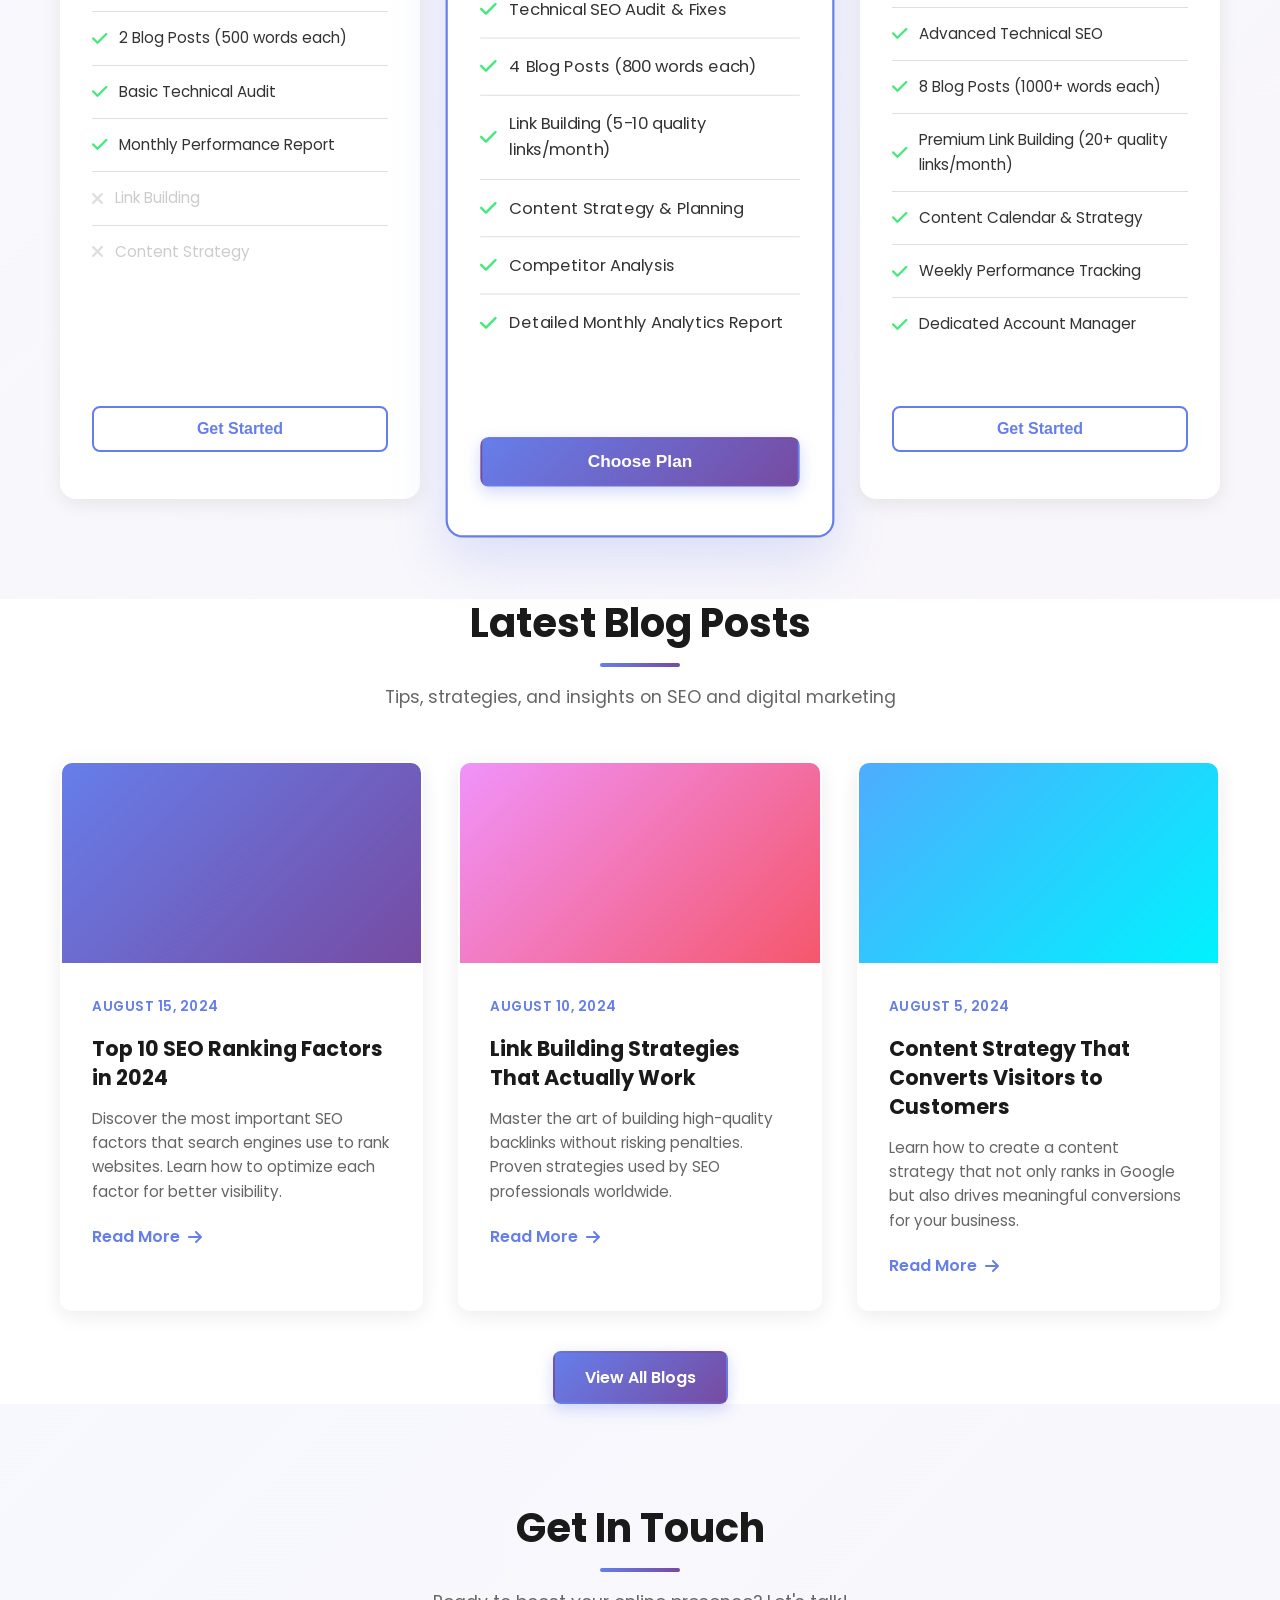
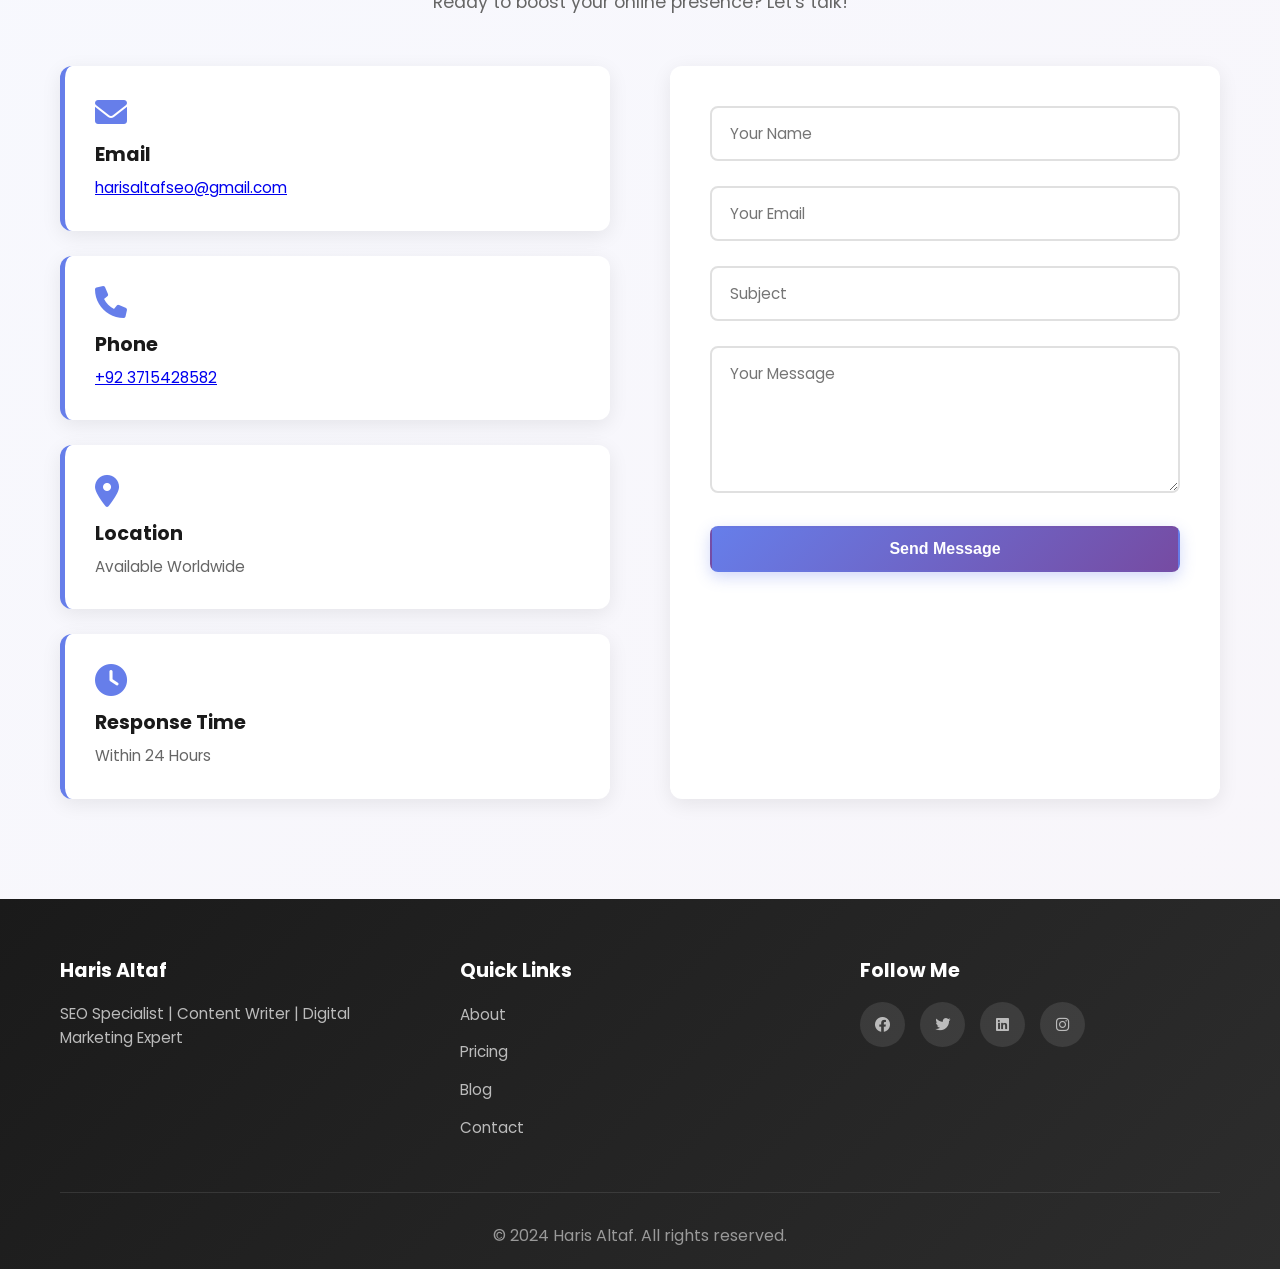
==== commit c8b58bee: "Update index.html - remove experience, add contact info, and featured blogs" ====
--- a/index.html
+++ b/index.html
@@ -21,9 +21,8 @@
             <ul class="nav-menu">
                 <li><a href="#about">About</a></li>
                 <li><a href="#skills">Skills</a></li>
-                <li><a href="#experience">Experience</a></li>
                 <li><a href="#pricing">Pricing</a></li>
-                <li><a href="#blogs">Blogs</a></li>
+                <li><a href="blogs.html">Blogs</a></li>
                 <li><a href="#contact">Contact</a></li>
             </ul>
             <div class="hamburger">
@@ -135,59 +134,6 @@
         </div>
     </section>
 
-    <!-- Experience Section -->
-    <section id="experience" class="experience">
-        <div class="container">
-            <h2>Professional Experience</h2>
-            <div class="experience-timeline">
-                <div class="experience-item">
-                    <div class="experience-date">2023 - Present</div>
-                    <div class="experience-content">
-                        <h3>SEO Specialist & Content Writer</h3>
-                        <p class="company">Freelance Professional</p>
-                        <ul>
-                            <li>Managed SEO campaigns for multiple high-traffic websites</li>
-                            <li>Developed comprehensive content strategies and published 50+ optimized articles</li>
-                            <li>Built and maintained quality backlink profiles</li>
-                            <li>Achieved top 10 rankings for competitive keywords</li>
-                            <li>Trained clients on modern SEO best practices</li>
-                        </ul>
-                    </div>
-                </div>
-
-                <div class="experience-item">
-                    <div class="experience-date">2020 - 2023</div>
-                    <div class="experience-content">
-                        <h3>Digital Marketing Specialist</h3>
-                        <p class="company">Multiple Companies</p>
-                        <ul>
-                            <li>Implemented SEO strategies resulting in 40% traffic increase</li>
-                            <li>Optimized WordPress websites for speed and user experience</li>
-                            <li>Conducted technical SEO audits and recommendations</li>
-                            <li>Managed link building campaigns and guest posting initiatives</li>
-                            <li>Analyzed competitor strategies and identified opportunities</li>
-                        </ul>
-                    </div>
-                </div>
-
-                <div class="experience-item">
-                    <div class="experience-date">2017 - 2020</div>
-                    <div class="experience-content">
-                        <h3>Content Writer & SEO Analyst</h3>
-                        <p class="company">Content Agencies</p>
-                        <ul>
-                            <li>Produced 100+ high-quality, SEO-optimized articles</li>
-                            <li>Performed keyword research and competitive analysis</li>
-                            <li>Optimized existing content for better search rankings</li>
-                            <li>Coordinated with clients to understand business goals</li>
-                            <li>Tracked content performance and made data-driven improvements</li>
-                        </ul>
-                    </div>
-                </div>
-            </div>
-        </div>
-    </section>
-
     <!-- Pricing Section -->
     <section id="pricing" class="pricing">
         <div class="container">
@@ -270,71 +216,44 @@
         </div>
     </section>
 
-    <!-- Blogs Section -->
-    <section id="blogs" class="blogs">
+    <!-- Featured Blogs Section on Homepage -->
+    <section id="featured-blogs" class="featured-blogs">
         <div class="container">
             <h2>Latest Blog Posts</h2>
             <p class="section-intro">Tips, strategies, and insights on SEO and digital marketing</p>
             <div class="blogs-grid">
-                <article class="blog-card">
+                <article class="blog-card" data-blog-id="1">
                     <div class="blog-image" style="background: linear-gradient(135deg, #667eea 0%, #764ba2 100%);"></div>
                     <div class="blog-content">
                         <span class="blog-date">August 15, 2024</span>
                         <h3>Top 10 SEO Ranking Factors in 2024</h3>
                         <p>Discover the most important SEO factors that search engines use to rank websites. Learn how to optimize each factor for better visibility.</p>
-                        <a href="#" class="read-more">Read More <i class="fas fa-arrow-right"></i></a>
+                        <a href="blog-detail.html?id=1" class="read-more">Read More <i class="fas fa-arrow-right"></i></a>
                     </div>
                 </article>
 
-                <article class="blog-card">
+                <article class="blog-card" data-blog-id="2">
                     <div class="blog-image" style="background: linear-gradient(135deg, #f093fb 0%, #f5576c 100%);"></div>
                     <div class="blog-content">
                         <span class="blog-date">August 10, 2024</span>
                         <h3>Link Building Strategies That Actually Work</h3>
                         <p>Master the art of building high-quality backlinks without risking penalties. Proven strategies used by SEO professionals worldwide.</p>
-                        <a href="#" class="read-more">Read More <i class="fas fa-arrow-right"></i></a>
+                        <a href="blog-detail.html?id=2" class="read-more">Read More <i class="fas fa-arrow-right"></i></a>
                     </div>
                 </article>
 
-                <article class="blog-card">
+                <article class="blog-card" data-blog-id="3">
                     <div class="blog-image" style="background: linear-gradient(135deg, #4facfe 0%, #00f2fe 100%);"></div>
                     <div class="blog-content">
                         <span class="blog-date">August 5, 2024</span>
                         <h3>Content Strategy That Converts Visitors to Customers</h3>
                         <p>Learn how to create a content strategy that not only ranks in Google but also drives meaningful conversions for your business.</p>
-                        <a href="#" class="read-more">Read More <i class="fas fa-arrow-right"></i></a>
+                        <a href="blog-detail.html?id=3" class="read-more">Read More <i class="fas fa-arrow-right"></i></a>
                     </div>
                 </article>
-
-                <article class="blog-card">
-                    <div class="blog-image" style="background: linear-gradient(135deg, #43e97b 0%, #38f9d7 100%);"></div>
-                    <div class="blog-content">
-                        <span class="blog-date">July 30, 2024</span>
-                        <h3>Technical SEO Audit Checklist 2024</h3>
-                        <p>Complete checklist for performing a thorough technical SEO audit. Find and fix issues that are preventing your site from ranking.</p>
-                        <a href="#" class="read-more">Read More <i class="fas fa-arrow-right"></i></a>
-                    </div>
-                </article>
-
-                <article class="blog-card">
-                    <div class="blog-image" style="background: linear-gradient(135deg, #fa709a 0%, #fee140 100%);"></div>
-                    <div class="blog-content">
-                        <span class="blog-date">July 25, 2024</span>
-                        <h3>Keyword Research: Finding High-Intent Keywords</h3>
-                        <p>Learn advanced keyword research techniques to find low-competition, high-intent keywords that will drive targeted traffic to your site.</p>
-                        <a href="#" class="read-more">Read More <i class="fas fa-arrow-right"></i></a>
-                    </div>
-                </article>
-
-                <article class="blog-card">
-                    <div class="blog-image" style="background: linear-gradient(135deg, #30cfd0 0%, #330867 100%);"></div>
-                    <div class="blog-content">
-                        <span class="blog-date">July 20, 2024</span>
-                        <h3>WordPress SEO Optimization Guide</h3>
-                        <p>Complete guide to optimizing your WordPress website for search engines. Plugins, settings, and best practices included.</p>
-                        <a href="#" class="read-more">Read More <i class="fas fa-arrow-right"></i></a>
-                    </div>
-                </article>
+            </div>
+            <div style="text-align: center; margin-top: 40px;">
+                <a href="blogs.html" class="btn btn-primary">View All Blogs</a>
             </div>
         </div>
     </section>
@@ -349,12 +268,12 @@
                     <div class="info-card">
                         <i class="fas fa-envelope"></i>
                         <h3>Email</h3>
-                        <p>haris.altaf@example.com</p>
+                        <p><a href="mailto:harisaltafseo@gmail.com">harisaltafseo@gmail.com</a></p>
                     </div>
                     <div class="info-card">
                         <i class="fas fa-phone"></i>
                         <h3>Phone</h3>
-                        <p>+1 (555) 123-4567</p>
+                        <p><a href="tel:+923715428582">+92 3715428582</a></p>
                     </div>
                     <div class="info-card">
                         <i class="fas fa-map-marker-alt"></i>
@@ -399,7 +318,7 @@
                     <ul>
                         <li><a href="#about">About</a></li>
                         <li><a href="#pricing">Pricing</a></li>
-                        <li><a href="#blogs">Blog</a></li>
+                        <li><a href="blogs.html">Blog</a></li>
                         <li><a href="#contact">Contact</a></li>
                     </ul>
                 </div>
--- a/styles.css
+++ b/styles.css
@@ -13,6 +13,7 @@
     --text-color: #333;
     --border-color: #e0e0e0;
     --success-color: #43e97b;
+    --warning-color: #ffa502;
 }
 
 html {
@@ -23,6 +24,7 @@
     font-family: 'Poppins', sans-serif;
     color: var(--text-color);
     line-height: 1.6;
+    overflow-x: hidden;
 }
 
 .container {
@@ -42,6 +44,20 @@
     margin-bottom: 1rem;
     text-align: center;
     color: var(--dark-color);
+    position: relative;
+    padding-bottom: 20px;
+}
+
+h2:after {
+    content: '';
+    position: absolute;
+    width: 80px;
+    height: 4px;
+    background: linear-gradient(90deg, var(--primary-color), var(--secondary-color));
+    bottom: 0;
+    left: 50%;
+    transform: translateX(-50%);
+    border-radius: 2px;
 }
 
 p {
@@ -52,7 +68,7 @@
 .btn {
     padding: 12px 30px;
     border: 2px solid transparent;
-    border-radius: 5px;
+    border-radius: 8px;
     font-weight: 600;
     cursor: pointer;
     text-decoration: none;
@@ -64,11 +80,12 @@
 .btn-primary {
     background: linear-gradient(135deg, var(--primary-color), var(--secondary-color));
     color: white;
+    box-shadow: 0 5px 15px rgba(102, 126, 234, 0.3);
 }
 
 .btn-primary:hover {
     transform: translateY(-3px);
-    box-shadow: 0 10px 25px rgba(102, 126, 234, 0.4);
+    box-shadow: 0 10px 25px rgba(102, 126, 234, 0.5);
 }
 
 .btn-secondary {
@@ -80,18 +97,20 @@
 .btn-secondary:hover {
     background: var(--primary-color);
     color: white;
+    transform: translateY(-3px);
 }
 
 .btn-outline {
     background: transparent;
     color: var(--primary-color);
     border-color: var(--primary-color);
-    border-radius: 5px;
+    border-radius: 8px;
 }
 
 .btn-outline:hover {
     background: var(--primary-color);
     color: white;
+    transform: translateY(-3px);
 }
 
 .btn-full {
@@ -103,8 +122,13 @@
     position: sticky;
     top: 0;
     background: white;
-    box-shadow: 0 2px 10px rgba(0, 0, 0, 0.1);
+    box-shadow: 0 2px 20px rgba(0, 0, 0, 0.1);
     z-index: 1000;
+    transition: all 0.3s ease;
+}
+
+.navbar.scrolled {
+    box-shadow: 0 5px 30px rgba(0, 0, 0, 0.15);
 }
 
 .navbar .container {
@@ -120,103 +144,213 @@
     color: var(--primary-color);
     display: flex;
     align-items: center;
-    gap: 10px;
+    gap: 12px;
+    cursor: pointer;
+    transition: transform 0.3s ease;
+}
+
+.logo:hover {
+    transform: scale(1.05);
+}
+
+.logo-box {
+    width: 45px;
+    height: 45px;
+    background: linear-gradient(135deg, var(--primary-color), var(--secondary-color));
+    border-radius: 10px;
+    display: flex;
+    align-items: center;
+    justify-content: center;
+    box-shadow: 0 5px 15px rgba(102, 126, 234, 0.3);
+    font-weight: 800;
+}
+
+.logo-box .logo-text {
+    color: white;
+    font-size: 1.2rem;
+    letter-spacing: 1px;
+}
+
+.logo-name {
+    font-size: 1rem;
+    font-weight: 600;
+    background: linear-gradient(135deg, var(--primary-color), var(--secondary-color));
+    -webkit-background-clip: text;
+    -webkit-text-fill-color: transparent;
+    background-clip: text;
 }
 
 .nav-menu {
     display: flex;
     list-style: none;
-    gap: 2rem;
+    gap: 2.5rem;
 }
 
 .nav-menu a {
     text-decoration: none;
     color: var(--text-color);
     font-weight: 500;
-    transition: color 0.3s ease;
+    transition: all 0.3s ease;
+    position: relative;
+}
+
+.nav-menu a:after {
+    content: '';
+    position: absolute;
+    width: 0;
+    height: 2px;
+    background: linear-gradient(90deg, var(--primary-color), var(--secondary-color));
+    bottom: -5px;
+    left: 0;
+    transition: width 0.3s ease;
 }
 
 .nav-menu a:hover {
     color: var(--primary-color);
+}
+
+.nav-menu a:hover:after {
+    width: 100%;
 }
 
 .hamburger {
     display: none;
     flex-direction: column;
     cursor: pointer;
+    gap: 5px;
 }
 
 .hamburger span {
     width: 25px;
     height: 3px;
     background: var(--text-color);
-    margin: 5px 0;
-    transition: all 0.3s ease;
+    transition: all 0.3s ease;
+    border-radius: 2px;
+}
+
+.hamburger.active span:nth-child(1) {
+    transform: rotate(45deg) translate(10px, 10px);
+}
+
+.hamburger.active span:nth-child(2) {
+    opacity: 0;
+}
+
+.hamburger.active span:nth-child(3) {
+    transform: rotate(-45deg) translate(7px, -7px);
 }
 
 /* Hero Section */
 .hero {
-    background: linear-gradient(135deg, var(--primary-color), var(--secondary-color));
+    background: linear-gradient(135deg, var(--primary-color) 0%, var(--secondary-color) 100%);
     color: white;
-    padding: 100px 20px;
+    padding: 120px 20px;
     text-align: center;
+    position: relative;
+    overflow: hidden;
+}
+
+.hero:before {
+    content: '';
+    position: absolute;
+    top: 0;
+    left: 0;
+    width: 100%;
+    height: 100%;
+    background: url('data:image/svg+xml,<svg xmlns="http://www.w3.org/2000/svg" viewBox="0 0 1200 600"><defs><pattern id="dots" x="0" y="0" width="100" height="100" patternUnits="userSpaceOnUse"><circle cx="50" cy="50" r="2" fill="rgba(255,255,255,0.1)"/></pattern></defs><rect width="1200" height="600" fill="url(%23dots)"/></svg>');
+    opacity: 0.5;
+}
+
+.hero-content {
+    position: relative;
+    z-index: 1;
+    animation: fadeInUp 0.8s ease;
+}
+
+@keyframes fadeInUp {
+    from {
+        opacity: 0;
+        transform: translateY(30px);
+    }
+    to {
+        opacity: 1;
+        transform: translateY(0);
+    }
 }
 
 .hero-content h1 {
     font-size: 3.5rem;
     margin-bottom: 10px;
+    letter-spacing: -1px;
 }
 
 .hero-subtitle {
     font-size: 1.5rem;
     margin-bottom: 15px;
     opacity: 0.95;
+    font-weight: 600;
 }
 
 .hero-description {
     font-size: 1.1rem;
-    margin-bottom: 30px;
+    margin-bottom: 40px;
     opacity: 0.9;
-    max-width: 600px;
+    max-width: 700px;
     margin-left: auto;
     margin-right: auto;
+    line-height: 1.8;
 }
 
 .hero-buttons {
     display: flex;
-    gap: 1rem;
+    gap: 1.5rem;
     justify-content: center;
     flex-wrap: wrap;
 }
 
+.hero-buttons .btn {
+    padding: 15px 40px;
+    font-size: 1.05rem;
+}
+
 /* About Section */
 .about {
-    padding: 80px 20px;
-    background: var(--light-color);
+    padding: 100px 20px;
+    background: white;
 }
 
 .about-content {
     display: grid;
     grid-template-columns: 1fr 1fr;
-    gap: 40px;
+    gap: 60px;
     align-items: center;
+    margin-top: 50px;
 }
 
 .about-text h3 {
-    font-size: 1.8rem;
+    font-size: 2rem;
     margin-bottom: 20px;
     color: var(--primary-color);
+}
+
+.about-text p {
+    font-size: 1rem;
+    line-height: 1.8;
+    color: #555;
+    margin-bottom: 15px;
 }
 
 .about-list {
     list-style: none;
-    margin: 20px 0;
+    margin: 25px 0;
 }
 
 .about-list li {
-    padding: 10px 0;
-    padding-left: 30px;
+    padding: 12px 0;
+    padding-left: 35px;
     position: relative;
+    font-size: 1rem;
+    color: #555;
 }
 
 .about-list li:before {
@@ -225,76 +359,133 @@
     left: 0;
     color: var(--success-color);
     font-weight: bold;
-    font-size: 1.2rem;
+    font-size: 1.3rem;
 }
 
 .about-stats {
     display: grid;
-    grid-template-columns: repeat(3, 1fr);
-    gap: 20px;
+    grid-template-columns: 1fr;
+    gap: 25px;
 }
 
 .stat {
-    background: white;
-    padding: 30px;
+    background: linear-gradient(135deg, rgba(102, 126, 234, 0.1), rgba(118, 75, 162, 0.1));
+    padding: 35px;
     text-align: center;
-    border-radius: 8px;
-    box-shadow: 0 5px 15px rgba(0, 0, 0, 0.08);
+    border-radius: 12px;
+    border-left: 5px solid var(--primary-color);
+    transition: all 0.3s ease;
+}
+
+.stat:hover {
+    transform: translateY(-5px);
+    box-shadow: 0 10px 30px rgba(102, 126, 234, 0.15);
+    border-left-color: var(--secondary-color);
 }
 
 .stat h4 {
-    font-size: 2.5rem;
-    color: var(--primary-color);
-    margin-bottom: 10px;
+    font-size: 2.8rem;
+    color: var(--primary-color);
+    margin-bottom: 8px;
+}
+
+.stat p {
+    font-size: 1rem;
+    color: #666;
+    font-weight: 500;
 }
 
 /* Skills Section */
 .skills {
-    padding: 80px 20px;
+    padding: 100px 20px;
+    background: var(--light-color);
 }
 
 .skills-grid {
     display: grid;
     grid-template-columns: repeat(auto-fit, minmax(250px, 1fr));
     gap: 30px;
+    margin-top: 50px;
 }
 
 .skill-card {
     background: white;
-    padding: 30px;
-    border-radius: 8px;
+    padding: 40px 30px;
+    border-radius: 12px;
     text-align: center;
-    box-shadow: 0 5px 15px rgba(0, 0, 0, 0.08);
-    transition: transform 0.3s ease, box-shadow 0.3s ease;
+    box-shadow: 0 5px 20px rgba(0, 0, 0, 0.08);
+    transition: all 0.3s ease;
     border: 2px solid transparent;
+    position: relative;
+    overflow: hidden;
+}
+
+.skill-card:before {
+    content: '';
+    position: absolute;
+    top: 0;
+    left: 0;
+    width: 100%;
+    height: 4px;
+    background: linear-gradient(90deg, var(--primary-color), var(--secondary-color));
+    transform: scaleX(0);
+    transform-origin: left;
+    transition: transform 0.3s ease;
+}
+
+.skill-card:hover:before {
+    transform: scaleX(1);
 }
 
 .skill-card:hover {
     transform: translateY(-10px);
-    box-shadow: 0 15px 30px rgba(102, 126, 234, 0.2);
-    border-color: var(--primary-color);
+    box-shadow: 0 15px 40px rgba(102, 126, 234, 0.2);
 }
 
 .skill-card i {
-    font-size: 2.5rem;
+    font-size: 3rem;
     color: var(--primary-color);
     margin-bottom: 15px;
+    transition: transform 0.3s ease;
+}
+
+.skill-card:hover i {
+    transform: scale(1.1) rotate(5deg);
 }
 
 .skill-card h3 {
     font-size: 1.3rem;
-    margin-bottom: 10px;
+    margin-bottom: 12px;
+    color: var(--dark-color);
+}
+
+.skill-card p {
+    color: #666;
+    font-size: 0.95rem;
+    line-height: 1.6;
 }
 
 /* Experience Section */
 .experience {
-    padding: 80px 20px;
-    background: var(--light-color);
+    padding: 100px 20px;
+    background: white;
 }
 
 .experience-timeline {
-    max-width: 800px;
-    margin: 0 auto;
+    max-width: 900px;
+    margin: 50px auto 0;
+    position: relative;
+}
+
+.experience-timeline:before {
+    content: '';
+    position: absolute;
+    left: 0;
+    top: 0;
+    bottom: 0;
+    width: 3px;
+    background: linear-gradient(180deg, var(--primary-color), var(--secondary-color));
+    border-radius: 2px;
 }
 
 .experience-item {
@@ -303,23 +494,50 @@
     gap: 40px;
     margin-bottom: 50px;
     position: relative;
+    padding-left: 50px;
+}
+
+.experience-item:before {
+    content: '';
+    position: absolute;
+    left: -10px;
+    top: 0;
+    width: 23px;
+    height: 23px;
+    background: white;
+    border: 4px solid var(--primary-color);
+    border-radius: 50%;
 }
 
 .experience-date {
     font-weight: 700;
     color: var(--primary-color);
     font-size: 1.1rem;
+}
+
+.experience-content {
+    background: var(--light-color);
+    padding: 25px;
+    border-radius: 12px;
+    transition: all 0.3s ease;
+}
+
+.experience-content:hover {
+    box-shadow: 0 10px 30px rgba(102, 126, 234, 0.1);
+    transform: translateY(-5px);
 }
 
 .experience-content h3 {
     font-size: 1.5rem;
     margin-bottom: 5px;
+    color: var(--dark-color);
 }
 
 .company {
     color: var(--primary-color);
     font-weight: 600;
     margin-bottom: 15px;
+    font-size: 0.95rem;
 }
 
 .experience-content ul {
@@ -328,22 +546,26 @@
 }
 
 .experience-content ul li {
-    padding: 8px 0;
+    padding: 10px 0;
     position: relative;
     padding-left: 25px;
+    font-size: 0.95rem;
+    color: #555;
 }
 
 .experience-content ul li:before {
     content: "▹";
     position: absolute;
     left: 0;
-    color: var(--primary-color);
+    color: var(--secondary-color);
     font-weight: bold;
+    font-size: 1.2rem;
 }
 
 /* Pricing Section */
 .pricing {
-    padding: 80px 20px;
+    padding: 100px 20px;
+    background: linear-gradient(135deg, rgba(102, 126, 234, 0.05), rgba(118, 75, 162, 0.05));
 }
 
 .pricing-intro {
@@ -356,28 +578,35 @@
 .pricing-grid {
     display: grid;
     grid-template-columns: repeat(auto-fit, minmax(300px, 1fr));
-    gap: 30px;
+    gap: 40px;
+    margin-top: 50px;
 }
 
 .pricing-card {
     background: white;
-    border-radius: 8px;
-    padding: 40px 30px;
-    box-shadow: 0 5px 15px rgba(0, 0, 0, 0.08);
-    transition: transform 0.3s ease, box-shadow 0.3s ease;
+    border-radius: 16px;
+    padding: 45px 30px;
+    box-shadow: 0 5px 20px rgba(0, 0, 0, 0.08);
+    transition: all 0.3s ease;
     position: relative;
     display: flex;
     flex-direction: column;
+    border: 2px solid transparent;
 }
 
 .pricing-card:hover {
-    transform: translateY(-10px);
-    box-shadow: 0 15px 30px rgba(102, 126, 234, 0.3);
+    transform: translateY(-15px);
+    box-shadow: 0 20px 50px rgba(102, 126, 234, 0.2);
 }
 
 .pricing-card.featured {
     border: 2px solid var(--primary-color);
-    transform: scale(1.05);
+    transform: scale(1.08);
+    box-shadow: 0 20px 50px rgba(102, 126, 234, 0.2);
+}
+
+.pricing-card.featured:hover {
+    transform: scale(1.08) translateY(-15px);
 }
 
 .badge {
@@ -387,23 +616,25 @@
     transform: translateX(-50%);
     background: linear-gradient(135deg, var(--primary-color), var(--secondary-color));
     color: white;
-    padding: 8px 20px;
+    padding: 10px 25px;
     border-radius: 25px;
     font-weight: 600;
     font-size: 0.85rem;
+    box-shadow: 0 5px 15px rgba(102, 126, 234, 0.3);
 }
 
 .plan-header {
-    margin-bottom: 20px;
+    margin-bottom: 30px;
 }
 
 .plan-header h3 {
-    font-size: 1.5rem;
+    font-size: 1.6rem;
     margin-bottom: 5px;
+    color: var(--dark-color);
 }
 
 .plan-description {
-    color: #666;
+    color: #999;
     font-size: 0.95rem;
 }
 
@@ -411,7 +642,7 @@
     display: flex;
     align-items: baseline;
     gap: 5px;
-    margin: 25px 0;
+    margin: 30px 0;
 }
 
 .currency {
@@ -420,13 +651,13 @@
 }
 
 .amount {
-    font-size: 3rem;
-    font-weight: 700;
+    font-size: 3.5rem;
+    font-weight: 800;
     color: var(--dark-color);
 }
 
 .period {
-    color: #666;
+    color: #999;
     font-size: 0.95rem;
 }
 
@@ -437,11 +668,12 @@
 }
 
 .features li {
-    padding: 12px 0;
+    padding: 14px 0;
     border-bottom: 1px solid var(--border-color);
     display: flex;
     align-items: center;
-    gap: 10px;
+    gap: 12px;
+    font-size: 0.95rem;
 }
 
 .features li:last-child {
@@ -450,10 +682,11 @@
 
 .features i {
     color: var(--success-color);
+    font-size: 1.1rem;
 }
 
 .features li.unavailable {
-    color: #999;
+    color: #ccc;
 }
 
 .features li.unavailable i {
@@ -461,13 +694,13 @@
 }
 
 .pricing-card .btn {
-    margin-top: 20px;
+    margin-top: 25px;
 }
 
 /* Blogs Section */
 .blogs {
-    padding: 80px 20px;
-    background: var(--light-color);
+    padding: 100px 20px;
+    background: white;
 }
 
 .section-intro {
@@ -479,48 +712,72 @@
 
 .blogs-grid {
     display: grid;
-    grid-template-columns: repeat(auto-fit, minmax(300px, 1fr));
-    gap: 30px;
+    grid-template-columns: repeat(auto-fit, minmax(320px, 1fr));
+    gap: 35px;
+    margin-top: 50px;
 }
 
 .blog-card {
     background: white;
-    border-radius: 8px;
+    border-radius: 12px;
     overflow: hidden;
-    box-shadow: 0 5px 15px rgba(0, 0, 0, 0.08);
-    transition: transform 0.3s ease, box-shadow 0.3s ease;
+    box-shadow: 0 5px 20px rgba(0, 0, 0, 0.08);
+    transition: all 0.3s ease;
+    border: 2px solid transparent;
 }
 
 .blog-card:hover {
     transform: translateY(-10px);
-    box-shadow: 0 15px 30px rgba(102, 126, 234, 0.2);
+    box-shadow: 0 15px 40px rgba(102, 126, 234, 0.2);
+    border-color: var(--primary-color);
 }
 
 .blog-image {
     width: 100%;
     height: 200px;
+    position: relative;
+    overflow: hidden;
+}
+
+.blog-image:after {
+    content: '';
+    position: absolute;
+    top: 0;
+    left: 0;
+    width: 100%;
+    height: 100%;
+    background: rgba(0, 0, 0, 0);
+    transition: background 0.3s ease;
+}
+
+.blog-card:hover .blog-image:after {
+    background: rgba(0, 0, 0, 0.2);
 }
 
 .blog-content {
-    padding: 25px;
+    padding: 30px;
 }
 
 .blog-date {
     color: var(--primary-color);
     font-size: 0.85rem;
     font-weight: 600;
+    text-transform: uppercase;
+    letter-spacing: 0.5px;
 }
 
 .blog-card h3 {
     font-size: 1.3rem;
-    margin: 10px 0;
+    margin: 15px 0;
     color: var(--dark-color);
+    line-height: 1.4;
 }
 
 .blog-card p {
     color: #666;
     font-size: 0.95rem;
-    margin-bottom: 15px;
+    margin-bottom: 20px;
+    line-height: 1.6;
 }
 
 .read-more {
@@ -530,99 +787,120 @@
     display: flex;
     align-items: center;
     gap: 8px;
-    transition: gap 0.3s ease;
+    transition: all 0.3s ease;
 }
 
 .read-more:hover {
     gap: 12px;
+    color: var(--secondary-color);
 }
 
 /* Contact Section */
 .contact {
-    padding: 80px 20px;
+    padding: 100px 20px;
+    background: linear-gradient(135deg, rgba(102, 126, 234, 0.05), rgba(118, 75, 162, 0.05));
 }
 
 .contact-content {
     display: grid;
     grid-template-columns: 1fr 1fr;
-    gap: 50px;
+    gap: 60px;
     margin-top: 50px;
 }
 
 .contact-info {
     display: grid;
     grid-template-columns: 1fr;
-    gap: 20px;
+    gap: 25px;
 }
 
 .info-card {
     background: white;
-    padding: 25px;
-    border-radius: 8px;
-    border-left: 4px solid var(--primary-color);
-    box-shadow: 0 5px 15px rgba(0, 0, 0, 0.08);
+    padding: 30px;
+    border-radius: 12px;
+    border-left: 5px solid var(--primary-color);
+    box-shadow: 0 5px 20px rgba(0, 0, 0, 0.08);
+    transition: all 0.3s ease;
+}
+
+.info-card:hover {
+    transform: translateY(-5px);
+    box-shadow: 0 10px 30px rgba(102, 126, 234, 0.15);
 }
 
 .info-card i {
-    font-size: 1.8rem;
-    color: var(--primary-color);
+    font-size: 2rem;
+    color: var(--primary-color);
+    margin-bottom: 15px;
+}
+
+.info-card h3 {
     margin-bottom: 10px;
-}
-
-.info-card h3 {
-    margin-bottom: 8px;
-    font-size: 1.1rem;
+    font-size: 1.2rem;
+    color: var(--dark-color);
 }
 
 .info-card p {
     color: #666;
+    font-size: 0.95rem;
 }
 
 .contact-form {
     background: white;
-    padding: 30px;
-    border-radius: 8px;
-    box-shadow: 0 5px 15px rgba(0, 0, 0, 0.08);
+    padding: 40px;
+    border-radius: 12px;
+    box-shadow: 0 5px 20px rgba(0, 0, 0, 0.08);
 }
 
 .form-group {
-    margin-bottom: 20px;
+    margin-bottom: 25px;
 }
 
 .form-group input,
 .form-group textarea {
     width: 100%;
-    padding: 12px 15px;
-    border: 1px solid var(--border-color);
-    border-radius: 5px;
+    padding: 14px 18px;
+    border: 2px solid var(--border-color);
+    border-radius: 8px;
     font-family: 'Poppins', sans-serif;
     font-size: 0.95rem;
-    transition: border-color 0.3s ease;
+    transition: all 0.3s ease;
 }
 
 .form-group input:focus,
 .form-group textarea:focus {
     outline: none;
     border-color: var(--primary-color);
-    box-shadow: 0 0 0 3px rgba(102, 126, 234, 0.1);
+    box-shadow: 0 0 0 4px rgba(102, 126, 234, 0.1);
+}
+
+.form-group textarea {
+    resize: vertical;
 }
 
 /* Footer */
 .footer {
-    background: var(--dark-color);
+    background: linear-gradient(135deg, var(--dark-color), #2d2d2d);
     color: white;
-    padding: 50px 20px 20px;
+    padding: 60px 20px 20px;
 }
 
 .footer-content {
     display: grid;
     grid-template-columns: repeat(auto-fit, minmax(250px, 1fr));
-    gap: 30px;
-    margin-bottom: 30px;
+    gap: 40px;
+    margin-bottom: 40px;
 }
 
 .footer-section h4 {
-    margin-bottom: 15px;
+    margin-bottom: 20px;
+    font-size: 1.2rem;
+}
+
+.footer-section p {
+    color: #bbb;
+    font-size: 0.95rem;
+    line-height: 1.6;
 }
 
 .footer-section ul {
@@ -630,17 +908,19 @@
 }
 
 .footer-section ul li {
-    margin-bottom: 8px;
+    margin-bottom: 12px;
 }
 
 .footer-section a {
     color: #bbb;
     text-decoration: none;
-    transition: color 0.3s ease;
+    transition: all 0.3s ease;
+    font-size: 0.95rem;
 }
 
 .footer-section a:hover {
     color: var(--primary-color);
+    padding-left: 5px;
 }
 
 .social-links {
@@ -649,30 +929,34 @@
 }
 
 .social-links a {
-    width: 40px;
-    height: 40px;
+    width: 45px;
+    height: 45px;
     border-radius: 50%;
     background: rgba(255, 255, 255, 0.1);
     display: flex;
     align-items: center;
     justify-content: center;
-    transition: background 0.3s ease;
+    transition: all 0.3s ease;
+    border: 2px solid transparent;
 }
 
 .social-links a:hover {
     background: var(--primary-color);
+    transform: translateY(-3px);
+    border-color: var(--secondary-color);
 }
 
 .footer-bottom {
     text-align: center;
-    padding-top: 20px;
+    padding-top: 30px;
     border-top: 1px solid rgba(255, 255, 255, 0.1);
-    color: #bbb;
+    color: #999;
+    font-size: 0.95rem;
 }
 
 /* Section spacing */
 section {
-    scroll-margin-top: 60px;
+    scroll-margin-top: 70px;
 }
 
 /* Responsive Design */
@@ -687,6 +971,10 @@
 
     .hero-description {
         font-size: 1rem;
+    }
+
+    .hero {
+        padding: 80px 20px;
     }
 
     h2 {
@@ -703,7 +991,8 @@
         flex-direction: column;
         gap: 0;
         padding: 20px;
-        box-shadow: 0 5px 10px rgba(0, 0, 0, 0.1);
+        box-shadow: 0 5px 15px rgba(0, 0, 0, 0.1);
+        z-index: 999;
     }
 
     .nav-menu.active {
@@ -711,28 +1000,21 @@
     }
 
     .nav-menu li {
-        padding: 10px 0;
+        padding: 15px 0;
         border-bottom: 1px solid var(--border-color);
+    }
+
+    .nav-menu li:last-child {
+        border-bottom: none;
     }
 
     .hamburger {
         display: flex;
     }
 
-    .hamburger.active span:nth-child(1) {
-        transform: rotate(45deg) translate(10px, 10px);
-    }
-
-    .hamburger.active span:nth-child(2) {
-        opacity: 0;
-    }
-
-    .hamburger.active span:nth-child(3) {
-        transform: rotate(-45deg) translate(7px, -7px);
-    }
-
     .about-content {
         grid-template-columns: 1fr;
+        gap: 40px;
     }
 
     .about-stats {
@@ -742,15 +1024,20 @@
     .experience-item {
         grid-template-columns: 1fr;
         gap: 15px;
+        padding-left: 30px;
     }
 
     .pricing-card.featured {
         transform: scale(1);
     }
 
+    .pricing-card.featured:hover {
+        transform: translateY(-15px);
+    }
+
     .contact-content {
         grid-template-columns: 1fr;
-        gap: 30px;
+        gap: 40px;
     }
 
     .footer-content {
@@ -761,7 +1048,7 @@
         flex-direction: column;
     }
 
-    .btn {
+    .hero-buttons .btn {
         width: 100%;
         text-align: center;
     }
@@ -777,11 +1064,15 @@
     .blogs-grid {
         grid-template-columns: 1fr;
     }
+
+    section {
+        padding: 70px 20px !important;
+    }
 }
 
 @media (max-width: 480px) {
     .hero-content h1 {
-        font-size: 2rem;
+        font-size: 1.8rem;
     }
 
     .hero-subtitle {
@@ -797,11 +1088,21 @@
     }
 
     .logo {
-        font-size: 1.2rem;
+        font-size: 1rem;
+        gap: 8px;
+    }
+
+    .logo-box {
+        width: 40px;
+        height: 40px;
+    }
+
+    .logo-box .logo-text {
+        font-size: 1rem;
     }
 
     .price {
-        margin: 15px 0;
+        margin: 20px 0;
     }
 
     .amount {
@@ -815,4 +1116,65 @@
     section {
         padding: 50px 15px !important;
     }
+
+    .contact-form {
+        padding: 25px;
+    }
+
+    .form-group input,
+    .form-group textarea {
+        padding: 12px 15px;
+    }
+
+    .about-text h3 {
+        font-size: 1.5rem;
+    }
+
+    .skill-card {
+        padding: 25px 20px;
+    }
+
+    .skill-card i {
+        font-size: 2.5rem;
+    }
+}
+
+/* Loading Animation */
+@keyframes pulse {
+    0%, 100% {
+        opacity: 1;
+    }
+    50% {
+        opacity: 0.5;
+    }
+}
+
+/* Scroll to top button */
+.scroll-to-top {
+    position: fixed;
+    bottom: 30px;
+    right: 30px;
+    width: 50px;
+    height: 50px;
+    background: linear-gradient(135deg, var(--primary-color), var(--secondary-color));
+    color: white;
+    border: none;
+    border-radius: 50%;
+    cursor: pointer;
+    display: none;
+    align-items: center;
+    justify-content: center;
+    font-size: 1.5rem;
+    box-shadow: 0 5px 15px rgba(102, 126, 234, 0.3);
+    transition: all 0.3s ease;
+    z-index: 999;
+}
+
+.scroll-to-top.show {
+    display: flex;
+}
+
+.scroll-to-top:hover {
+    transform: translateY(-3px);
+    box-shadow: 0 10px 25px rgba(102, 126, 234, 0.5);
 }
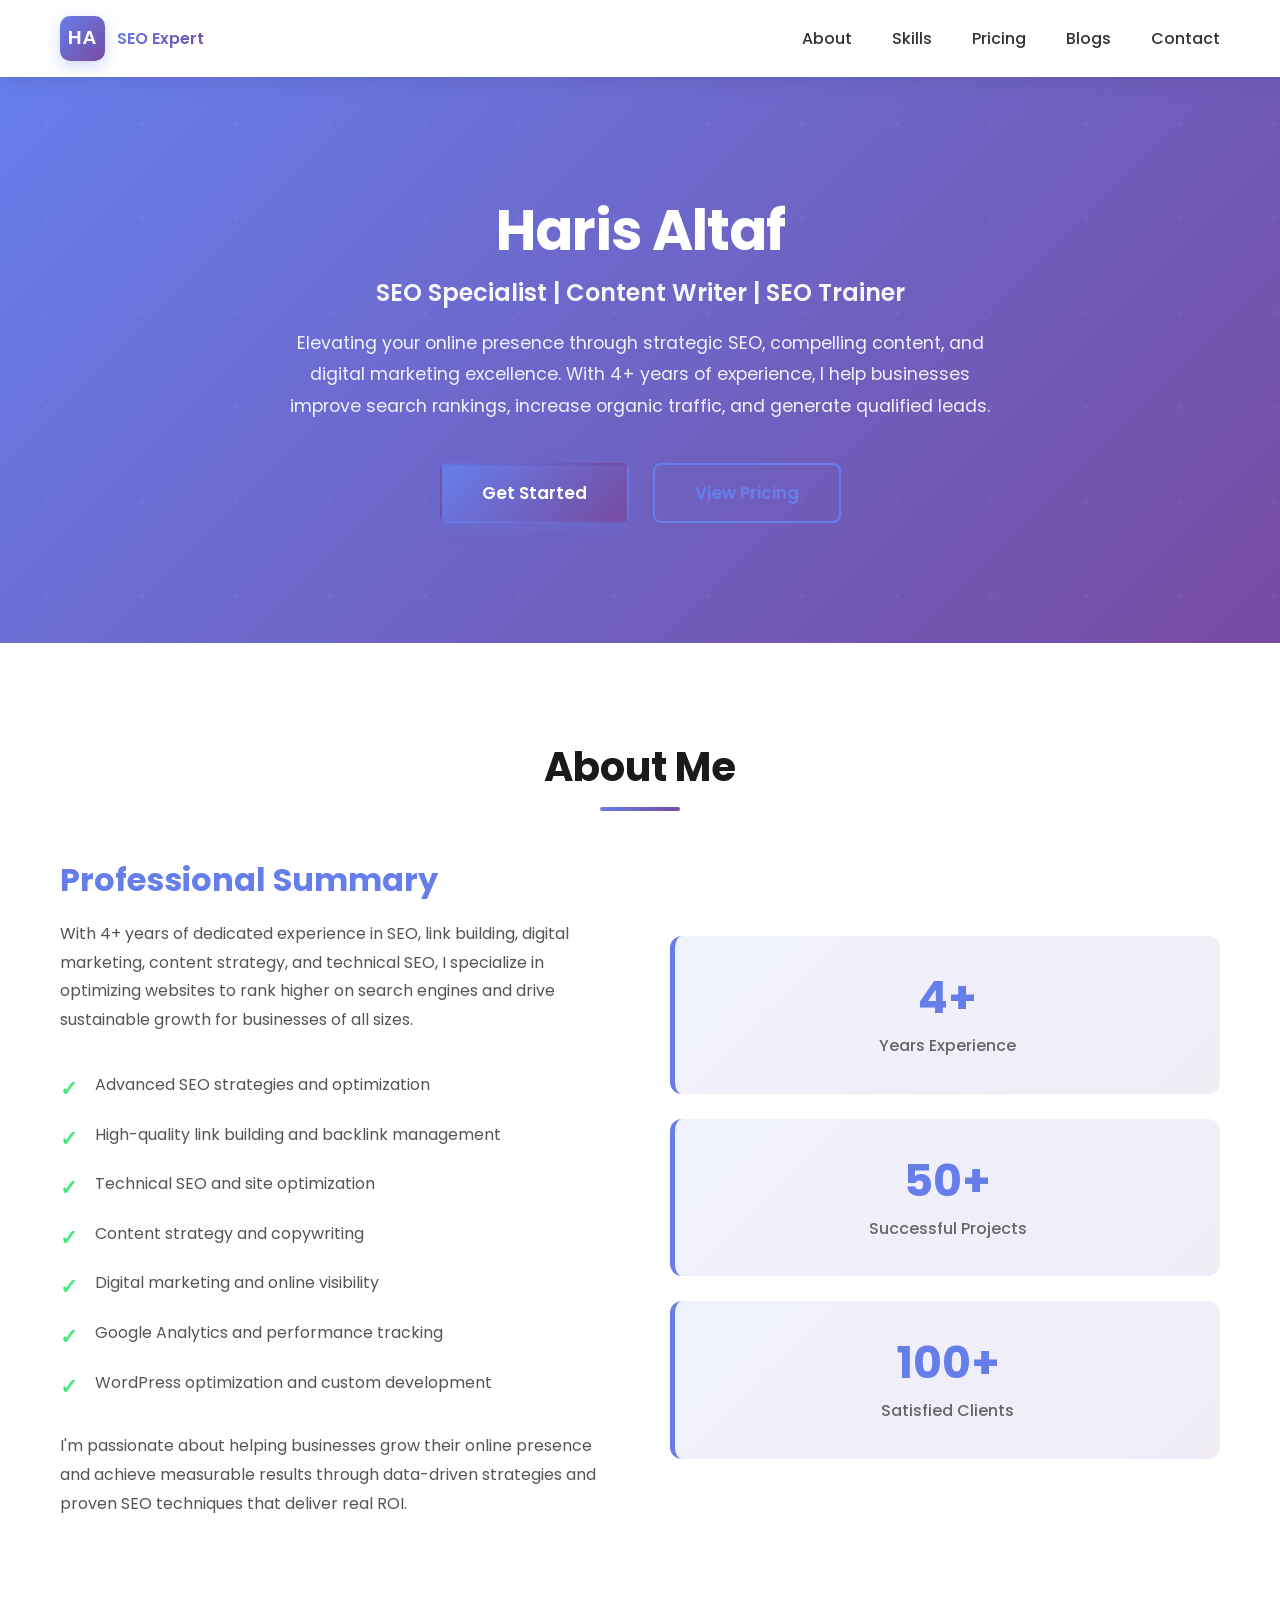
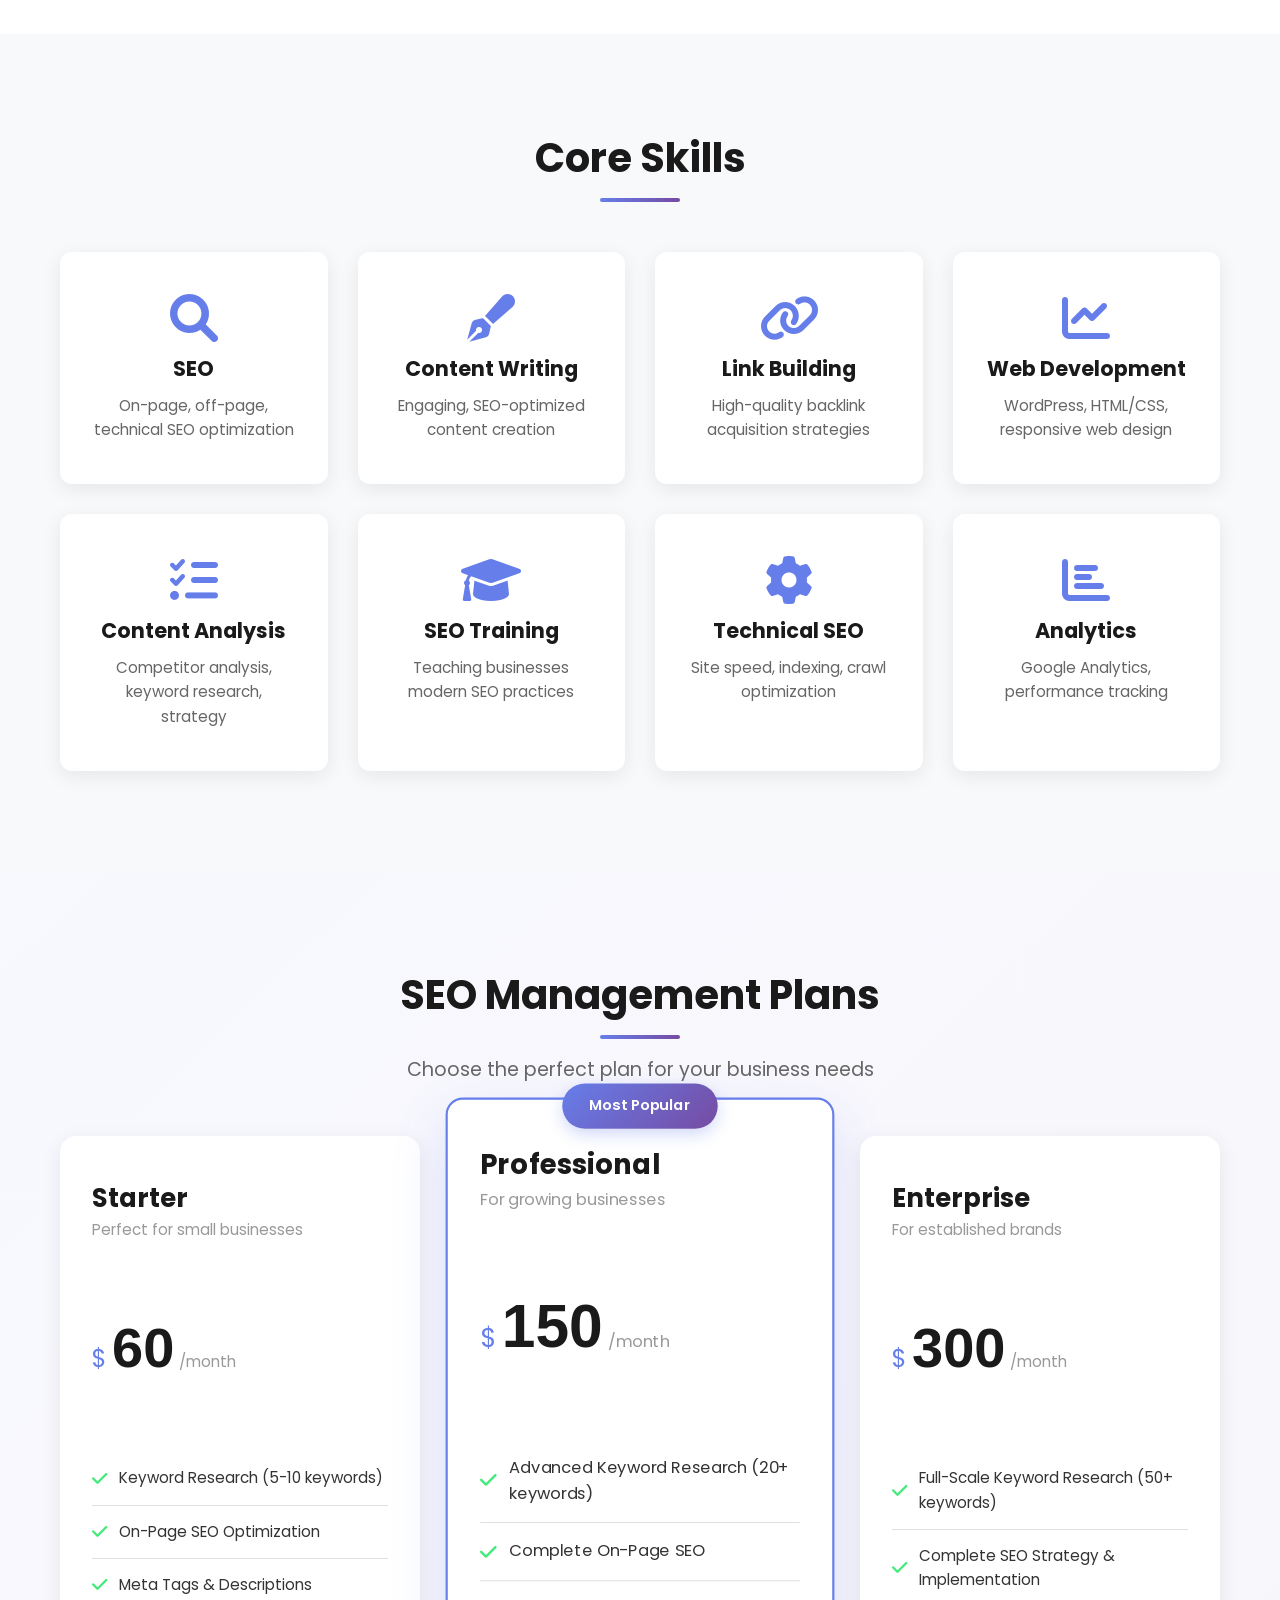
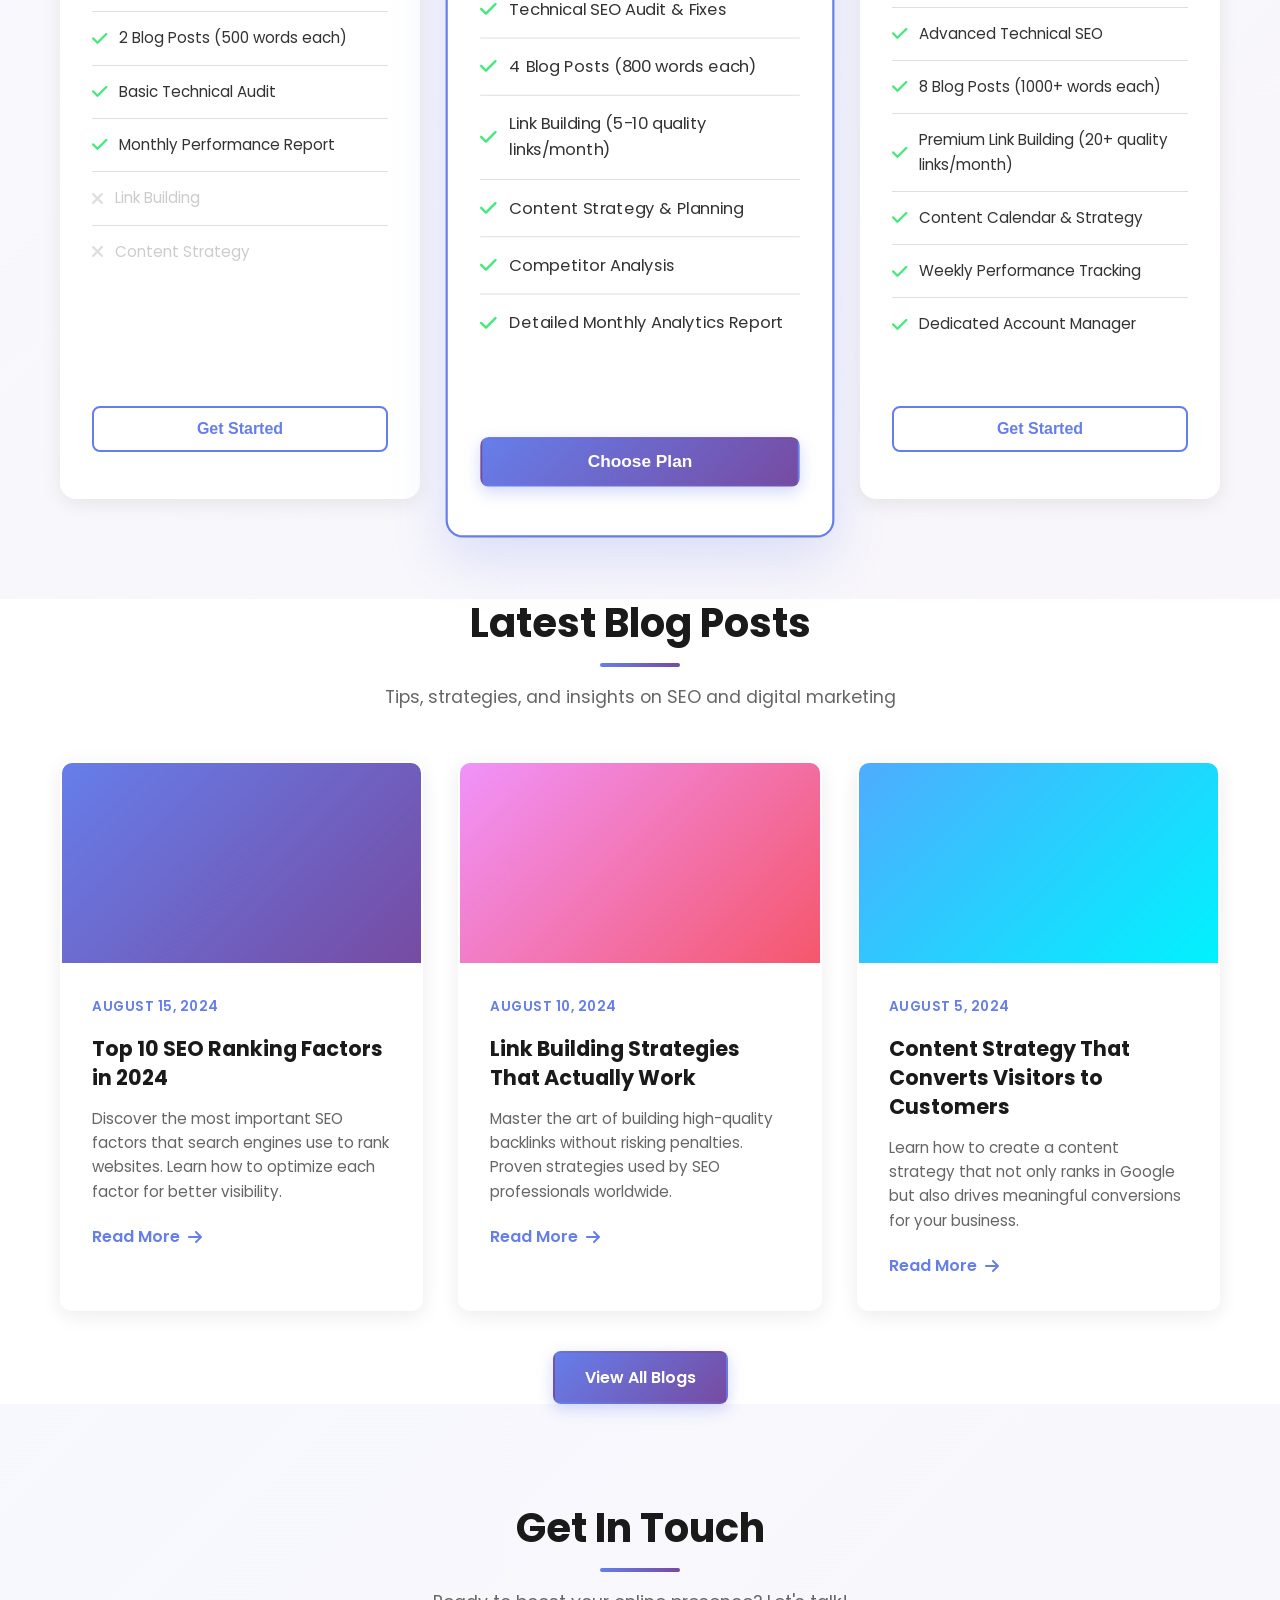
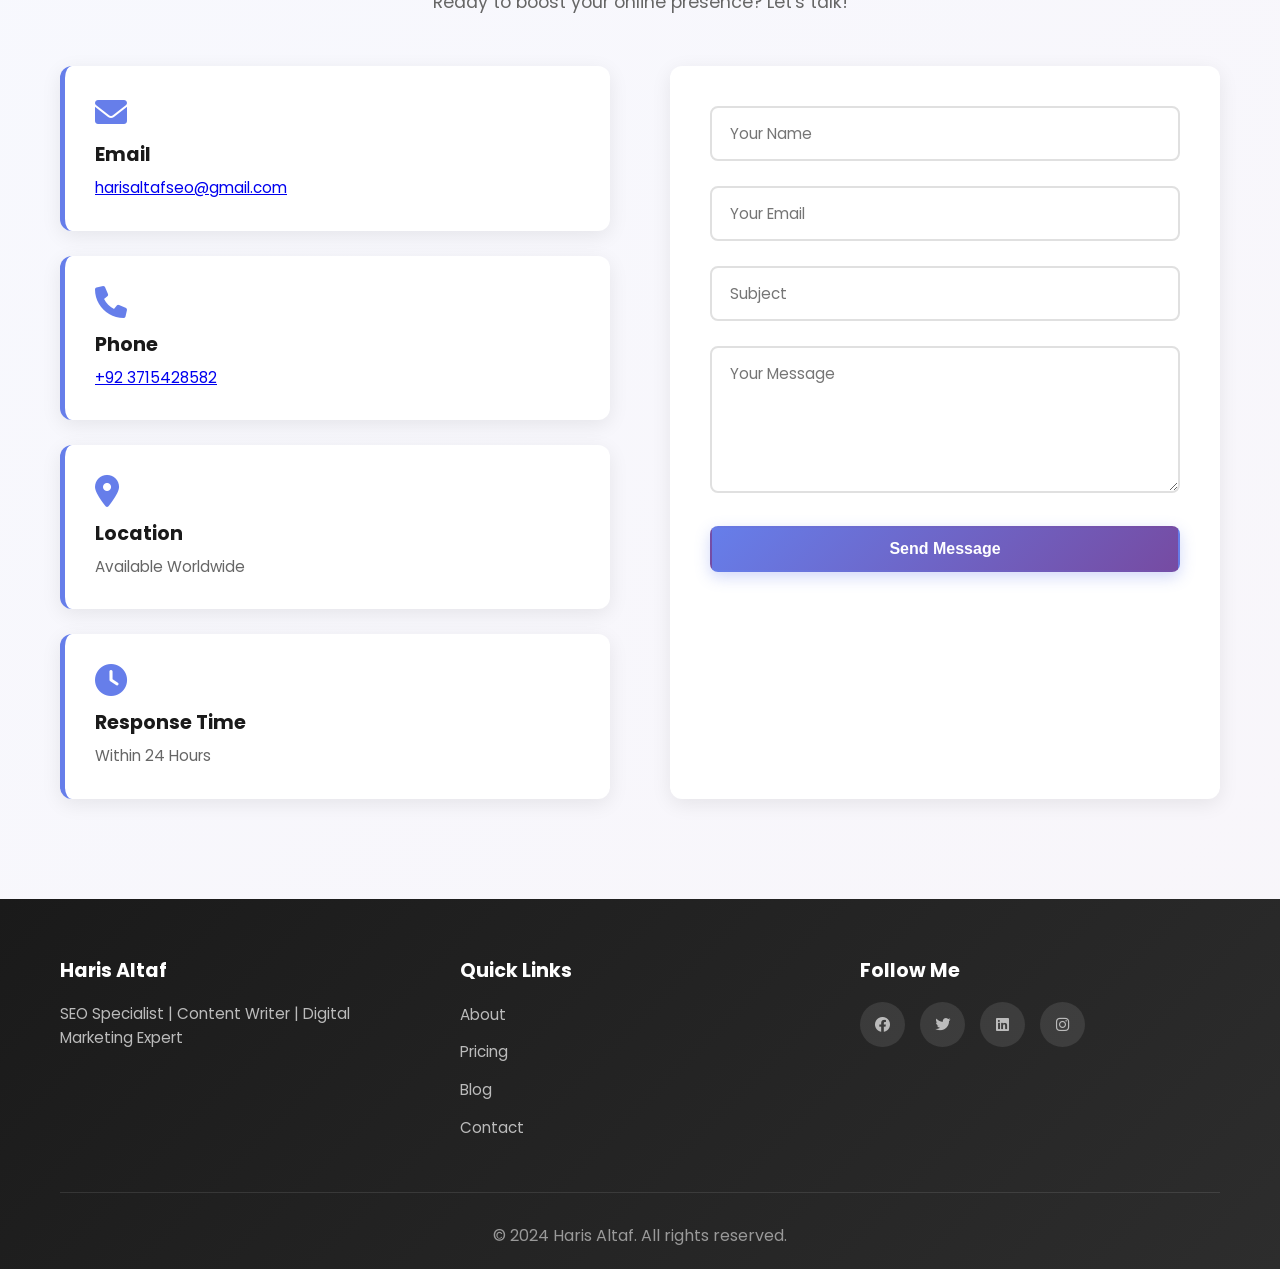
==== commit aea2d571: "Update experience from 10+ to 4+ years" ====
--- a/index.html
+++ b/index.html
@@ -39,7 +39,7 @@
             <div class="hero-content">
                 <h1>Haris Altaf</h1>
                 <p class="hero-subtitle">SEO Specialist | Content Writer | SEO Trainer</p>
-                <p class="hero-description">Elevating your online presence through strategic SEO, compelling content, and digital marketing excellence. With 10+ years of experience, I help businesses achieve top Google rankings and drive qualified traffic.</p>
+                <p class="hero-description">Elevating your online presence through strategic SEO, compelling content, and digital marketing excellence. With 4+ years of experience, I help businesses improve search rankings, increase organic traffic, and generate qualified leads.</p>
                 <div class="hero-buttons">
                     <a href="#contact" class="btn btn-primary">Get Started</a>
                     <a href="#pricing" class="btn btn-secondary">View Pricing</a>
@@ -55,7 +55,7 @@
             <div class="about-content">
                 <div class="about-text">
                     <h3>Professional Summary</h3>
-                    <p>With years of dedicated experience in SEO, link building, digital marketing, content strategy, and technical SEO, I specialize in optimizing websites to rank higher on search engines and attract qualified traffic. My expertise spans:</p>
+                    <p>With 4+ years of dedicated experience in SEO, link building, digital marketing, content strategy, and technical SEO, I specialize in optimizing websites to rank higher on search engines and drive sustainable growth for businesses of all sizes.</p>
                     <ul class="about-list">
                         <li>Advanced SEO strategies and optimization</li>
                         <li>High-quality link building and backlink management</li>
@@ -65,11 +65,11 @@
                         <li>Google Analytics and performance tracking</li>
                         <li>WordPress optimization and custom development</li>
                     </ul>
-                    <p style="margin-top: 20px;">I'm passionate about helping businesses grow their online presence and achieve measurable results through data-driven strategies and proven SEO techniques.</p>
+                    <p style="margin-top: 20px;">I'm passionate about helping businesses grow their online presence and achieve measurable results through data-driven strategies and proven SEO techniques that deliver real ROI.</p>
                 </div>
                 <div class="about-stats">
                     <div class="stat">
-                        <h4>10+</h4>
+                        <h4>4+</h4>
                         <p>Years Experience</p>
                     </div>
                     <div class="stat">
